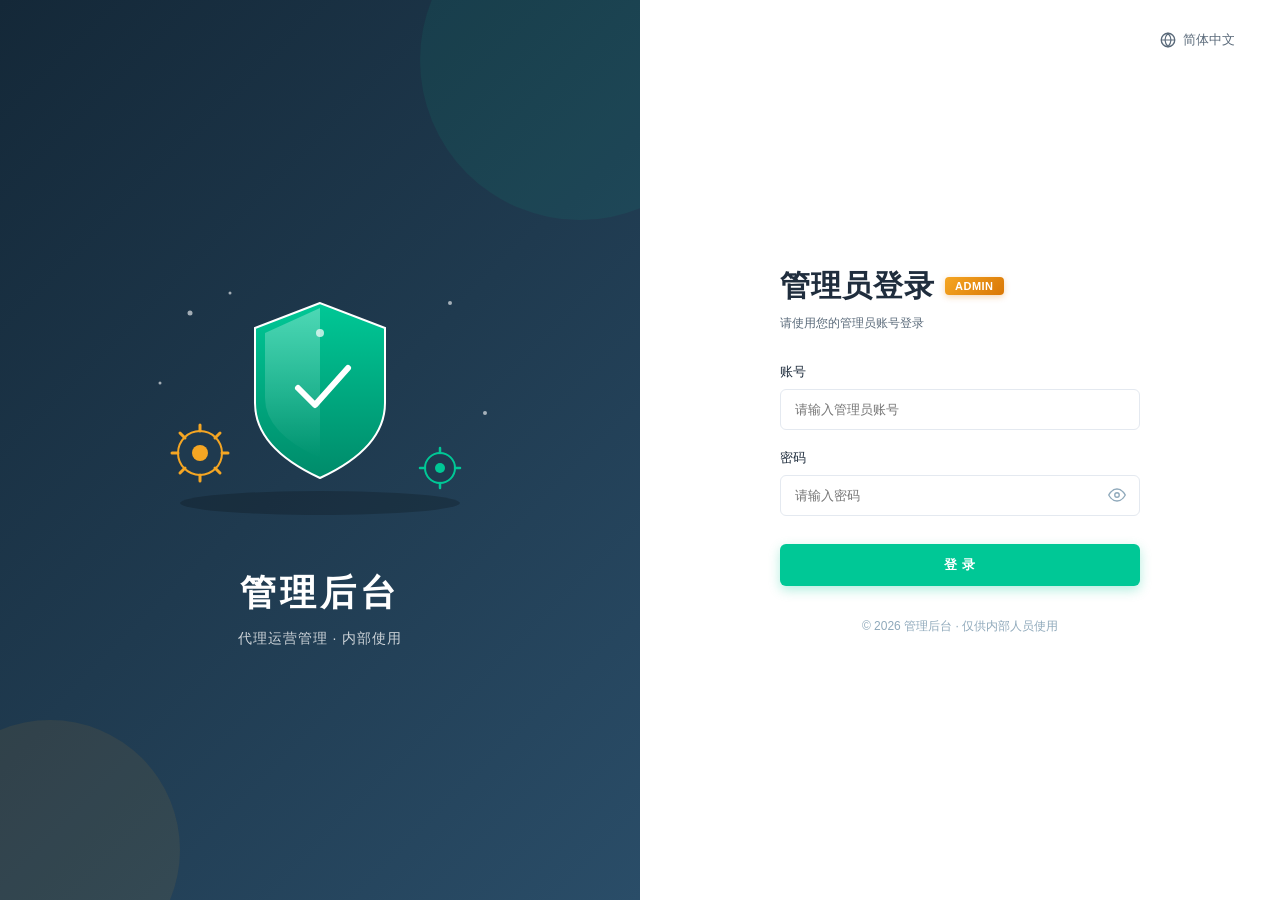
==== invited-users.html @ b8916422 "Add files via upload" ====
<!DOCTYPE html>
<html lang="zh-CN">
<head>
  <meta charset="UTF-8">
  <meta name="viewport" content="width=device-width, initial-scale=1.0">
  <meta http-equiv="Cache-Control" content="no-cache, no-store, must-revalidate">
  <title>代理邀请用户</title>
  <link rel="stylesheet" href="assets/css/common.css?v=2">
</head>
<body data-title-key="page.invited-users.title">
  <div id="app"></div>
  <script src="assets/js/i18n.js?v=10"></script>
  <script src="assets/js/common.js?v=2"></script>
  <script>
    (function () { try { if (localStorage.getItem('zb_admin_logged_in') !== '1') window.location.replace('login.html'); } catch (e) {} })();

    /* ============================================================
     * 代理邀请用户（全局）
     * - 平台所有由代理邀请进来的用户
     * - 双行筛选 + 展开/收起；表格横向滚动 + 拖拽
     * - 视图为只读，暂无操作列
     * ============================================================ */

    /* ============== Toast ============== */
    function toast(msg, type) {
      const el = document.createElement('div');
      el.className = `toast toast-${type || 'success'}`;
      el.innerHTML = `<span class="toast-ico">${type === 'danger' ? '✕' : '✓'}</span>${msg}`;
      document.body.appendChild(el);
      requestAnimationFrame(() => el.classList.add('show'));
      setTimeout(() => { el.classList.remove('show'); setTimeout(() => el.remove(), 250); }, 2000);
    }

    /* ============== 字典（只保留 ZB 业务类型） ============== */
    // 注：原本支持 KOL / IB / ZB 三种类型，现按需求精简至仅 ZB
    //     如需恢复 KOL/IB，把对应 key 加回 TIERS_BY_TYPE 并把 TYPES 数组补齐即可
    const TYPES = ['ZB'];
    const TIERS_BY_TYPE = {
      ZB:  ['L1', 'L2', 'L3'],   // 新增 L3 支持
    };
    const TIERS_ALL = (() => {
      const s = new Set();
      Object.values(TIERS_BY_TYPE).forEach(arr => arr.forEach(x => s.add(x)));
      return [...s];
    })();
    function tiersForType(type) { return type ? (TIERS_BY_TYPE[type] || []) : TIERS_ALL; }

    const PROJECTS = [
      { key: 'dana',      name: 'Dana' },
      { key: 'tradewill', name: 'Tradewill' },
      { key: 'zibt',      name: 'ZIBT' },
    ];
    const CHANNELS  = ['web', 'app', 'h5', 'pc'];
    const COUNTRIES = ['CN','HK','TW','US','IN','VN','TH','MY','ID','BR','PH','SG','JP','NG'];
    // 国家区号（用于筛选下拉，按用户需求只展示区号）
    const DIAL_CODES = {
      CN: '+86', HK: '+852', TW: '+886', US: '+1',   IN: '+91',
      VN: '+84', TH: '+66',  MY: '+60',  ID: '+62',  BR: '+55',
      PH: '+63', SG: '+65',  JP: '+81',  NG: '+234',
    };

    /* ============== 格式化 / 标签 ============== */
    function fmtUSDT(v) {
      return Number(v).toLocaleString('en-US', { minimumFractionDigits: 2, maximumFractionDigits: 2 }) + ' USDT';
    }
    function projectName(key) { const p = PROJECTS.find(x => x.key === key); return p ? p.name : key; }
    function typeTag(type) {
      const map = { KOL: 'tt-kol', IB: 'tt-ib', ZB: 'tt-zb' };
      return `<span class="type-tag ${map[type]||''}">${type}</span>`;
    }
    function tierTag(tier) {
      const map = {
        L1: 'tier-l1', L2: 'tier-l2', L3: 'tier-l3', L4: 'tier-l4', L5: 'tier-l5',
        test: 'tier-test',
        senior_promoter: 'tier-kol-1', user_agent: 'tier-kol-2', business_agent: 'tier-kol-3',
      };
      return `<span class="tier-tag ${map[tier]||''}">${t('myAgent.tier.' + tier.toLowerCase())}</span>`;
    }
    function channelTag(c) { return `<span class="ch-tag ch-${c}">${t('agents.channel.' + c)}</span>`; }

    /* 操作列按钮：根据邀请人的代理层级决定目标 tier
     *   邀请人 L1 → 按钮"设置为二级代理" (target=L2)
     *   邀请人 L2 → 按钮"设置为三级代理" (target=L3)
     *   邀请人 L3 → 不显示按钮（最底层不可再下沉） */
    function promoteButton(u) {
      // 用户没有邀请人 → 也没有"上级代理"，无法设置为下级
      if (u.inviter === '-') return '<span class="muted">-</span>';
      const inviterTier = u.agentTier;
      let targetTier;
      if (inviterTier === 'L1') targetTier = 'L2';
      else if (inviterTier === 'L2') targetTier = 'L3';
      else return '<span class="muted">-</span>'; // L3 邀请的用户不可再升级
      const tierName = t('invitedUser.tierName.' + targetTier.toLowerCase());
      return `<button class="t-act" data-act="promote" data-target="${targetTier}">${t('invitedUser.btn.promote', { tier: tierName })}</button>`;
    }
    // 表格列只显示区号（如 +62、+91），保留 cc 在 title 里以便 hover 查看完整国家
    function countryTag(cc){
      const dial = DIAL_CODES[cc] || cc;
      return `<span class="ctr-tag" title="${cc} · ${t('agents.country.' + cc)}">${dial}</span>`;
    }

    /* ============== Mock 数据（≤ 10 条，覆盖 L1 / L2 / L3 三种邀请人） ============== */
    // localStorage key 升版 v4 → v5：同步精简后的数据
    // agentTier 含义：邀请人的代理层级
    //   L1 → 该用户可被设置为"二级代理"
    //   L2 → 该用户可被设置为"三级代理"
    //   L3 → 该用户为最底层链路，不可再设置为下级代理
    const USERS_KEY = 'zb_admin_invited_users_v5';
    const DEFAULT_USERS = [
      { userId:'U200001', email:'tony@gmail.com',   regTime:'2026-05-19 14:23', country:'IN', channel:'app', inviter:'alice@gmail.com',   agentType:'ZB', agentTier:'L1', project:'zibt', hasTrade:1, deposit:520.00,  tradeVolume:18500.50, commission:35.50 },
      { userId:'U200002', email:'lucy@outlook.com', regTime:'2026-05-18 09:12', country:'ID', channel:'web', inviter:'bob@outlook.com',   agentType:'ZB', agentTier:'L1', project:'zibt', hasTrade:1, deposit:300.00,  tradeVolume:12000.00, commission:12.80 },
      { userId:'U200003', email:'kevin@163.com',    regTime:'2026-05-15 22:48', country:'IN', channel:'h5',  inviter:'frank@gmail.com',   agentType:'ZB', agentTier:'L1', project:'zibt', hasTrade:0, deposit:50.00,   tradeVolume:0,        commission:0     },
      { userId:'U200004', email:'mike@qq.com',      regTime:'2026-05-12 11:30', country:'CN', channel:'pc',  inviter:'amy@163.com',       agentType:'ZB', agentTier:'L2', project:'zibt', hasTrade:1, deposit:1500.00, tradeVolume:88200.00, commission:120.40},
      { userId:'U200005', email:'nina@hotmail.com', regTime:'2026-05-10 16:05', country:'TH', channel:'app', inviter:'mary@hotmail.com',  agentType:'ZB', agentTier:'L2', project:'zibt', hasTrade:1, deposit:200.00,  tradeVolume:5800.00,  commission:4.20  },
      { userId:'U200006', email:'oscar@gmail.com',  regTime:'2026-05-08 20:31', country:'NG', channel:'app', inviter:'sara@gmail.com',    agentType:'ZB', agentTier:'L2', project:'zibt', hasTrade:0, deposit:0,       tradeVolume:0,        commission:0     },
      { userId:'U200007', email:'paul@163.com',     regTime:'2026-05-06 08:14', country:'IN', channel:'web', inviter:'cathy@qq.com',      agentType:'ZB', agentTier:'L2', project:'zibt', hasTrade:1, deposit:680.00,  tradeVolume:32100.00, commission:48.30 },
      { userId:'U200008', email:'queen@qq.com',     regTime:'2026-05-05 13:20', country:'BR', channel:'web', inviter:'lucas@gmail.com',   agentType:'ZB', agentTier:'L3', project:'zibt', hasTrade:1, deposit:400.00,  tradeVolume:14200.75, commission:18.20 },
      { userId:'U200009', email:'ricky@gmail.com',  regTime:'2026-05-03 19:08', country:'VN', channel:'app', inviter:'eva@163.com',       agentType:'ZB', agentTier:'L3', project:'zibt', hasTrade:1, deposit:850.00,  tradeVolume:8420.30,  commission:9.80  },
      { userId:'U200010', email:'sophie@163.com',   regTime:'2026-05-02 10:30', country:'PH', channel:'h5',  inviter:'derek@gmail.com',   agentType:'ZB', agentTier:'L3', project:'zibt', hasTrade:1, deposit:230.00,  tradeVolume:5240.50,  commission:6.50  },
    ];

    function loadUsers() {
      try {
        const d = JSON.parse(localStorage.getItem(USERS_KEY));
        if (Array.isArray(d) && d.length) return d;
      } catch (e) {}
      return DEFAULT_USERS.map(x => ({ ...x }));
    }
    function saveUsers(arr) {
      try { localStorage.setItem(USERS_KEY, JSON.stringify(arr)); } catch (e) {}
    }
    let USERS = loadUsers();
    let editingId = null;

    /* ============== 可用代理来源 ============== */
    /* 优先读 agents.html 的数据；没有则用 mock 中的所有邀请人去重作为兜底 */
    function loadAvailableAgents() {
      try {
        const d = JSON.parse(localStorage.getItem('zb_admin_agents_v6'));
        if (Array.isArray(d) && d.length) {
          return d.map(a => ({
            email:   a.email,
            type:    a.type,
            tier:    a.tier,
            project: a.project,
          }));
        }
      } catch (e) {}
      const seen = new Map();
      USERS.forEach(u => {
        if (u.inviter !== '-' && !seen.has(u.inviter)) {
          seen.set(u.inviter, { email: u.inviter, type: u.agentType, tier: u.agentTier, project: u.project });
        }
      });
      return [...seen.values()];
    }

    /* ============== 渲染：表格 ============== */
    function renderTable() {
      if (!USERS.length) {
        return `<div class="empty-state"><div class="empty-icon">👥</div>${t('invitedUser.empty')}</div>`;
      }
      const rows = USERS.map(u => `
        <tr data-id="${u.userId}">
          <td class="num">${u.userId}</td>
          <td class="nowrap">${u.email}</td>
          <td class="num small nowrap">${u.regTime}</td>
          <td>${countryTag(u.country)}</td>
          <td>${channelTag(u.channel)}</td>
          <td class="nowrap">${u.inviter === '-' ? '<span class="muted">-</span>' : u.inviter}</td>
          <td class="text-center">${tierTag(u.agentTier)}</td>
          <td class="num text-right">${fmtUSDT(u.deposit)}</td>
          <td class="num text-right">${fmtUSDT(u.tradeVolume)}</td>
          <td class="op-cell">${promoteButton(u)}</td>
        </tr>
      `).join('');
      return `
        <div class="table-wrap">
          <table class="data-table biz-table">
            <colgroup>
              <col style="width:100px"><col style="width:240px"><col style="width:170px"><col style="width:130px">
              <col style="width:80px"><col style="width:240px"><col style="width:120px">
              <col style="width:140px"><col style="width:160px"><col style="width:120px">
            </colgroup>
            <thead><tr>
              <th>${t('invitedUser.col.userId')}</th>
              <th>${t('invitedUser.col.userEmail')}</th>
              <th>${t('invitedUser.col.regTime')}</th>
              <th>${t('invitedUser.col.country')}</th>
              <th>${t('invitedUser.col.channel')}</th>
              <th>${t('invitedUser.col.inviter')}</th>
              <th class="text-center">${t('invitedUser.col.agentTier')}</th>
              <th class="text-right">${t('invitedUser.col.deposit')}</th>
              <th class="text-right">${t('invitedUser.col.tradeVolume')}</th>
              <th class="text-center">${t('invitedUser.col.actions')}</th>
            </tr></thead>
            <tbody>${rows}</tbody>
          </table>
        </div>
      `;
    }

    /* ============== 渲染：分页（mock） ============== */
    function pagination(total) {
      const totalPages = Math.max(1, Math.ceil(total / 20));
      return `
        <div class="pagination">
          <span class="page-info">共 <b>${total}</b> 条 / <b>${totalPages}</b> 页</span>
          <div class="page-btns">
            <button class="page-btn">«</button>
            <button class="page-btn">‹</button>
            <button class="page-btn active">1</button>
            ${totalPages > 1 ? `<button class="page-btn">2</button>` : ''}
            <button class="page-btn">›</button>
            <button class="page-btn">»</button>
          </div>
        </div>
      `;
    }

    /* ============== 主框架 ============== */
    const PAGE_CONTENT = `
      <div class="page-header">
        <h1 class="page-title">${t('page.invited-users.title')}</h1>
      </div>

      <div class="card sec-card">
        <!-- ===== 单行筛选（已精简：删除 注册渠道 / 项目 / 是否有交易 / 代理级别） ===== -->
        <div class="filter-block" id="filterBlock">
          <div class="filter-row filter-row-1">
            <input  class="form-input filter-input" id="fUserId"  placeholder="${t('invitedUser.filter.userId')}" />
            <input  class="form-input filter-input" id="fEmail"   placeholder="${t('invitedUser.filter.userEmail')}" />
            <input  class="form-input filter-input" id="fInviter" placeholder="${t('invitedUser.filter.inviter')}" />
            <select class="form-select filter-input" id="fCountry">
              <option value="">${t('invitedUser.filter.country')}</option>
              ${COUNTRIES.map(c => `<option value="${c}">${DIAL_CODES[c]}</option>`).join('')}
            </select>
            <div class="date-range">
              <span class="date-range-label">${t('invitedUser.filter.regTime')}</span>
              <div class="date-input-wrap">
                <span class="date-ico">📅</span>
                <input class="dt-input" type="date" id="fDateFrom" title="${t('invitedUser.filter.regTime')}" />
              </div>
              <span class="dt-sep">~</span>
              <div class="date-input-wrap">
                <input class="dt-input" type="date" id="fDateTo" title="${t('invitedUser.filter.regTime')}" />
              </div>
            </div>
          </div>

          <!-- 底部：重置 / 搜索（折叠按钮已删除：单行筛选不需要展开/收起） -->
          <div class="filter-bottom">
            <div class="filter-actions">
              <button class="btn-reset" data-act="reset">${t('common.reset')}</button>
              <button class="btn-query" data-act="search">${t('common.search')}</button>
            </div>
          </div>
        </div>

        <div id="tableArea"></div>
        ${pagination(USERS.length)}
      </div>

      <!-- ===== 设置下级代理 确认弹窗（标题/按钮/提示按目标 tier 动态生成） ===== -->
      <div class="modal" id="promoteModal">
        <div class="modal-mask" data-act="close-promote"></div>
        <div class="modal-body confirm-modal">
          <div class="modal-head">
            <h3 id="pModalTitle"></h3>
            <button class="modal-close" data-act="close-promote">✕</button>
          </div>
          <div class="modal-content">
            <div class="confirm-body">
              <svg class="confirm-ico" viewBox="0 0 24 24" width="22" height="22" fill="none">
                <circle cx="12" cy="12" r="10" stroke="currentColor" stroke-width="1.8"/>
                <line x1="12" y1="8" x2="12" y2="13" stroke="currentColor" stroke-width="1.8" stroke-linecap="round"/>
                <circle cx="12" cy="16" r="1.2" fill="currentColor"/>
              </svg>
              <div class="confirm-text">
                <div class="confirm-title" id="pConfirmTitle"></div>
                <div class="confirm-target">
                  <span class="confirm-target-label">${t('invitedUser.col.userEmail')}：</span>
                  <span class="confirm-target-value" id="pTarget"></span>
                </div>
              </div>
            </div>
          </div>
          <div class="modal-foot">
            <button class="btn-outline" data-act="close-promote">${t('common.cancel')}</button>
            <button class="btn-primary" id="btnConfirmPromote">${t('common.confirm')}</button>
          </div>
        </div>
      </div>
    `;

    function openModal(id)  { document.getElementById(id).classList.add('show'); }
    function closeModal(id) { document.getElementById(id).classList.remove('show'); }

    /* ============== 行内操作绑定 ============== */
    let editingTargetTier = null;  // 'L2' | 'L3'，当前要设置成的目标 tier

    function bindRowActions() {
      document.querySelectorAll('.biz-table tbody tr').forEach((tr) => {
        const id = tr.dataset.id;
        tr.querySelectorAll('[data-act]').forEach((b) => {
          b.addEventListener('click', () => {
            const u = USERS.find(x => x.userId === id);
            if (!u || b.dataset.act !== 'promote') return;

            /* 没有上级代理 → 无法设置为下级代理 */
            if (u.inviter === '-') {
              return toast(t('invitedUser.promote.val.noInviter'), 'danger');
            }
            /* L3 邀请的用户已是最底层链路，不可再下沉 */
            if (u.agentTier === 'L3') {
              return toast(t('invitedUser.promote.val.l3NoPromote'), 'danger');
            }

            /* 读取按钮上的目标 tier，动态填充弹窗 */
            editingId = id;
            editingTargetTier = b.dataset.target;  // 'L2' | 'L3'
            const tierName = t('invitedUser.tierName.' + editingTargetTier.toLowerCase());
            document.getElementById('pModalTitle').textContent = t('invitedUser.modal.promote', { tier: tierName });
            document.getElementById('pConfirmTitle').textContent = t('invitedUser.promote.confirmTitle', { tier: tierName });
            document.getElementById('pTarget').textContent = u.email;
            openModal('promoteModal');
          });
        });
      });
    }

    function refresh() {
      document.getElementById('tableArea').innerHTML = renderTable();
      bindRowActions();
      setupDragScroll();
    }

    /* ============== 表格鼠标拖拽横向滚动（与 agents.html 一致） ============== */
    const _drag = { wrap: null, down: false, moved: false, sx: 0, sl: 0 };
    document.addEventListener('mouseup', () => {
      if (_drag.down) {
        _drag.down = false;
        _drag.wrap && _drag.wrap.classList.remove('dragging');
      }
    });
    function setupDragScroll() {
      const wrap = document.querySelector('.table-wrap');
      if (!wrap) return;
      _drag.wrap = wrap;

      wrap.addEventListener('mousedown', (e) => {
        if (e.target.closest('button, a, input, select, textarea')) return;
        _drag.down  = true;
        _drag.moved = false;
        _drag.sx    = e.pageX - wrap.offsetLeft;
        _drag.sl    = wrap.scrollLeft;
        wrap.classList.add('dragging');
      });
      wrap.addEventListener('mousemove', (e) => {
        if (!_drag.down) return;
        e.preventDefault();
        const x = e.pageX - wrap.offsetLeft;
        const walk = x - _drag.sx;
        if (Math.abs(walk) > 3) _drag.moved = true;
        wrap.scrollLeft = _drag.sl - walk;
      });
      wrap.addEventListener('click', (e) => {
        if (_drag.moved) {
          e.stopPropagation(); e.preventDefault();
          _drag.moved = false;
        }
      }, true);
    }

    // 注：原 "类型 → 层级" 联动 + "展开/收起" 折叠状态相关代码已删除
    //     —— 筛选条已精简至单行（无需折叠）

    /* ============== 入口 ============== */
    window.onPageReady = function () {
      refresh();

      document.querySelectorAll('.filter-actions [data-act]').forEach((b) => {
        b.addEventListener('click', () => {
          const act = b.dataset.act;
          if (act === 'reset') {
            ['fUserId','fEmail','fInviter','fCountry','fDateFrom','fDateTo'].forEach(id => {
              const el = document.getElementById(id);
              if (el) el.value = '';
            });
            toast(t('toast.reset'), 'success');
          } else if (act === 'search') {
            toast(t('toast.searched'), 'success');
          }
        });
      });

      /* 弹窗关闭 */
      document.querySelectorAll('[data-act="close-promote"]').forEach((el) => {
        el.addEventListener('click', () => closeModal('promoteModal'));
      });

      /* 确认设置为下级代理（mock：把用户的 agentTier 改为目标 tier）
       * - 邀请人 L1 → 用户变 L2
       * - 邀请人 L2 → 用户变 L3
       */
      document.getElementById('btnConfirmPromote').addEventListener('click', () => {
        const u = USERS.find(x => x.userId === editingId);
        if (!u || !editingTargetTier) return;
        u.agentTier = editingTargetTier;
        saveUsers(USERS); refresh();
        closeModal('promoteModal');
        const tierName = t('invitedUser.tierName.' + editingTargetTier.toLowerCase());
        toast(t('invitedUser.promote.toast.done', { n: u.email, tier: tierName }), 'success');
      });

      document.querySelectorAll('.page-btn').forEach((b) => {
        b.addEventListener('click', () => {
          if (b.classList.contains('active')) return;
          toast(t('toast.pagePlaceholder'), 'success');
        });
      });
    };

    initLayout(PAGE_CONTENT);
  </script>

  <style>
    /* ============== 通用 tag（与 agents 一致） ============== */
    .type-tag {
      display: inline-block; padding: 2px 8px; border-radius: 4px;
      font-size: var(--fs-body-sm); font-weight: var(--fw-bold);
      font-family: ui-monospace, monospace;
    }
    .tt-kol { background: #ffe4e6; color: #be123c; }
    .tt-ib  { background: #ede9fe; color: #6d28d9; }
    .tt-zb  { background: #dcfce7; color: #15803d; }

    .tier-tag {
      display: inline-block; padding: 2px 9px; border-radius: 10px;
      font-size: var(--fs-body-sm); font-weight: var(--fw-bold); color: #fff;
    }
    .tier-l1   { background: #5bc0de; }
    .tier-l2   { background: linear-gradient(135deg, #34d399 0%, #10b981 100%); }
    .tier-l3   { background: linear-gradient(135deg, #a78bfa 0%, #8b5cf6 100%); }
    .tier-l4   { background: linear-gradient(135deg, #fb923c 0%, #f97316 100%); }
    .tier-l5   { background: linear-gradient(135deg, #f472b6 0%, #ec4899 100%); }
    .tier-test { background: linear-gradient(135deg, #fbbf24 0%, #f59e0b 100%); }
    .tier-kol-1 { background: linear-gradient(135deg, #f87171 0%, #dc2626 100%); }
    .tier-kol-2 { background: linear-gradient(135deg, #60a5fa 0%, #2563eb 100%); }
    .tier-kol-3 { background: linear-gradient(135deg, #14b8a6 0%, #0d9488 100%); }

    .proj-tag {
      display: inline-block; padding: 2px 8px; border-radius: 3px;
      font-size: var(--fs-body-sm); background: #f0f9ff; color: #0369a1;
      font-weight: var(--fw-medium);
    }
    .ch-tag, .ctr-tag {
      display: inline-block; padding: 2px 7px; border-radius: 3px;
      font-size: var(--fs-body-sm); font-weight: var(--fw-medium);
      white-space: nowrap;
    }
    .ch-tag { font-family: ui-monospace, monospace; font-weight: var(--fw-bold); }
    .ch-web { background: #e0f2fe; color: #0369a1; }
    .ch-app { background: #dcfce7; color: #166534; }
    .ch-h5  { background: #fce7f3; color: #be185d; }
    .ch-pc  { background: #ede9fe; color: #5b21b6; }
    .ctr-tag {
      background: #f8fafc; color: #334155;
      border: 1px solid #e2e8f0;
      font-family: ui-monospace, monospace;
      font-size: 11.5px;
    }

    /* 是否有交易 */
    .trade-yes { color: var(--color-primary); font-weight: var(--fw-semibold); }
    .trade-no  { color: var(--color-text-muted); }

    .num    { font-family: ui-monospace, monospace; }
    .small  { font-size: var(--fs-body-sm); }
    .strong { color: var(--color-primary); font-weight: var(--fw-semibold); }
    .muted  { color: var(--color-text-muted); }
    /* 单行不截断：内容完整展示；若超出列宽，依赖外层 .table-wrap 横向滚动 */
    .nowrap { white-space: nowrap; }

    /* ============== 双行筛选 + 展开/收起 ============== */
    .filter-block { position: relative; margin-bottom: 14px; }
    .filter-block .filter-row { margin-bottom: 10px; }
    .filter-block .filter-row + .filter-row { margin-top: 0; }
    .filter-block.collapsed .filter-row-2 { display: none; }

    .date-range {
      display: flex; align-items: center; gap: 4px;
      min-width: 280px;
    }
    .date-range .date-input-wrap { padding: 4px 10px; }
    .date-range .dt-input { width: 105px; }
    /* 日期范围前的标签："注册时间" */
    .date-range-label {
      font-size: var(--fs-body-sm);
      color: var(--color-text-secondary);
      margin-right: 6px;
      white-space: nowrap;
    }

    .filter-bottom {
      display: flex; align-items: center; justify-content: space-between;
      padding-top: 6px;
      border-top: 1px dashed var(--color-border);
      margin-top: 4px;
    }
    .btn-toggle {
      display: inline-flex; align-items: center; gap: 4px;
      padding: 6px 10px;
      background: transparent; border: none; cursor: pointer;
      color: var(--color-text-muted);
      font-size: var(--fs-body-sm); font-family: inherit;
      border-radius: 4px; transition: all .15s;
    }
    .btn-toggle:hover { color: var(--color-primary); background: #f0f9ff; }
    .filter-bottom .filter-actions { margin-left: 0; }

    /* ============== 表格横向滚动（带拖拽） ============== */
    .table-wrap {
      overflow-x: auto;
      cursor: grab;
      -webkit-overflow-scrolling: touch;
    }
    .table-wrap.dragging {
      cursor: grabbing;
      user-select: none;
    }
    .table-wrap.dragging * { cursor: grabbing !important; }
    .table-wrap button, .table-wrap a, .table-wrap input, .table-wrap select { cursor: pointer; }

    .table-wrap::-webkit-scrollbar { height: 10px; }
    .table-wrap::-webkit-scrollbar-track { background: #f1f5f9; border-radius: 0 0 8px 8px; }
    .table-wrap::-webkit-scrollbar-thumb {
      background: #cbd5e1; border-radius: 5px;
      border: 2px solid #f1f5f9;
    }
    .table-wrap::-webkit-scrollbar-thumb:hover { background: #94a3b8; }
    .table-wrap { scrollbar-color: #cbd5e1 #f1f5f9; scrollbar-width: thin; }

    /* ============== 操作列 ============== */
    .op-cell {
      text-align: center;
      white-space: nowrap;
      font-size: var(--fs-body-sm);
    }
    .op-cell .t-act { padding: 2px 6px; }

    /* ============== 弹窗（与 agents 一致） ============== */
    .modal { position: fixed; inset: 0; z-index: 999; display: none; }
    .modal.show { display: flex; align-items: center; justify-content: center; }
    .modal-mask {
      position: absolute; inset: 0;
      background: rgba(0,0,0,0.4); backdrop-filter: blur(2px);
    }
    .modal-body {
      position: relative; z-index: 1;
      background: #fff; border-radius: 12px;
      box-shadow: 0 12px 32px rgba(0,0,0,0.2);
      animation: modalIn 0.2s; overflow: hidden;
      max-height: 90vh; display: flex; flex-direction: column;
    }
    .small-modal { width: 560px; max-width: 92vw; }
    @keyframes modalIn {
      from { opacity: 0; transform: translateY(-10px) scale(0.97); }
      to   { opacity: 1; transform: translateY(0) scale(1); }
    }
    .modal-head {
      display: flex; justify-content: space-between; align-items: center;
      padding: 14px 20px; border-bottom: 1px solid #f0f3f7; flex-shrink: 0;
    }
    .modal-head h3 { font-size: var(--fs-h2); font-weight: var(--fw-bold); color: var(--color-text); }
    .modal-close {
      width: 26px; height: 26px;
      border: none; background: transparent;
      cursor: pointer; border-radius: 4px;
      color: var(--color-text-muted); font-size: 16px;
    }
    .modal-close:hover { background: #f0f3f7; color: var(--color-text); }
    .modal-content { padding: 18px 20px; overflow-y: auto; flex: 1; }

    /* —— 设置二级代理 确认弹窗（简洁版） —— */
    .confirm-modal { width: 460px; max-width: 92vw; }
    .confirm-body {
      display: flex; gap: 14px; align-items: flex-start;
      padding: 4px 0;
    }
    .confirm-ico {
      flex-shrink: 0;
      color: var(--color-warning, #f5a623);
      margin-top: 2px;
    }
    .confirm-text { flex: 1; min-width: 0; }
    .confirm-title {
      font-size: var(--fs-h3);
      font-weight: var(--fw-semibold);
      color: var(--color-text);
      margin-bottom: 10px;
      line-height: 1.45;
    }
    .confirm-target {
      display: flex; align-items: center; gap: 4px;
      padding: 8px 12px;
      background: #fafbfc;
      border-radius: 6px;
      font-size: var(--fs-body-sm);
    }
    .confirm-target-label { color: var(--color-text-secondary); }
    .confirm-target-value {
      font-family: ui-monospace, monospace;
      font-weight: var(--fw-semibold);
      color: var(--color-text);
    }
    .modal-foot {
      padding: 12px 20px;
      display: flex; justify-content: flex-end; gap: 8px;
      border-top: 1px solid #f0f3f7;
      background: #fafbfc; flex-shrink: 0;
    }
    .modal-foot .btn-outline, .modal-foot .btn-primary {
      padding: 7px 18px; font-size: var(--fs-body);
      border-radius: 6px; cursor: pointer; transition: all 0.15s;
      font-family: inherit; font-weight: var(--fw-medium);
      border: 1px solid transparent;
    }
    .modal-foot .btn-outline { color: var(--color-text); background: #fff; border-color: var(--color-border); }
    .modal-foot .btn-outline:hover { color: var(--color-primary); border-color: var(--color-primary); }
    .modal-foot .btn-primary { color: #fff; background: var(--color-primary); }
    .modal-foot .btn-primary:hover { background: var(--color-primary-hover); }

    /* 表单 */
    .form-line { display: flex; flex-direction: column; gap: 5px; margin-bottom: 14px; }
    .form-line label {
      font-size: var(--fs-body-sm);
      color: var(--color-text);
      font-weight: var(--fw-medium);
    }
    .required { color: var(--color-danger); margin-left: 2px; }
    .form-line input, .form-line select, .form-line textarea {
      padding: 9px 12px;
      font-size: var(--fs-body);
      border: 1px solid var(--color-border);
      border-radius: 6px;
      transition: border-color 0.15s;
      font-family: inherit;
      background: #fff;
      resize: vertical;
    }
    .form-line input:disabled, .form-line input[readonly] {
      background: #fafbfc; color: var(--color-text-secondary); cursor: not-allowed;
    }
    .form-line input:focus, .form-line select:focus, .form-line textarea:focus {
      outline: none; border-color: var(--color-primary);
    }
    .form-grid-2 {
      display: grid; grid-template-columns: 1fr 1fr; gap: 14px 16px;
    }
  </style>
</body>
</html>
---- assets/css/common.css ----
/* =========================================================
   管理后台 · 通用样式
   设计系统：CSS 变量字号/颜色 + 二级菜单 + 管理后台徽章
   ========================================================= */

:root {
  /* 配色变量 */
  --bg-page: #f4f6f9;
  --bg-card: #ffffff;
  --bg-sidebar: #142838;
  --bg-sidebar-hover: #1f3a4f;
  --bg-sidebar-active: #00c896;
  --bg-sidebar-sub: #0e2030;
  --bg-header: #ffffff;

  --color-primary: #00c896;
  --color-primary-hover: #00b386;
  --color-text: #1f2d3d;
  --color-text-secondary: #5a6a7a;
  --color-text-muted: #8fa9bb;
  --color-text-light: #ffffff;
  --color-border: #e4e9f0;
  --color-success: #00c896;
  --color-warning: #f5a623;
  --color-danger: #e64545;
  --color-info: #3aa1ff;

  --sidebar-width: 220px;
  --header-height: 60px;
  --radius-sm: 4px;
  --radius-md: 8px;
  --radius-lg: 12px;

  --shadow-sm: 0 1px 2px rgba(0, 0, 0, 0.04);
  --shadow-md: 0 2px 8px rgba(0, 0, 0, 0.06);
  --shadow-lg: 0 4px 16px rgba(0, 0, 0, 0.08);

  /* 字号规范 */
  --fs-h1: 20px;
  --fs-h2: 15px;
  --fs-h3: 13px;
  --fs-body: 13px;
  --fs-body-sm: 12.5px;
  --fs-meta: 12px;
  --fs-mini: 11.5px;
  --fs-tag: 10.5px;

  --lh-tight: 1.4;
  --lh-normal: 1.6;
  --lh-loose: 1.8;

  --fw-normal: 400;
  --fw-medium: 500;
  --fw-semibold: 600;
  --fw-bold: 700;
}

*, *::before, *::after { box-sizing: border-box; margin: 0; padding: 0; }

html, body {
  height: 100%;
  font-family: -apple-system, BlinkMacSystemFont, "PingFang SC",
    "Microsoft YaHei", "微软雅黑", "Helvetica Neue", Arial, sans-serif;
  font-size: 14px;
  color: var(--color-text);
  background-color: var(--bg-page);
  -webkit-font-smoothing: antialiased;
  -moz-osx-font-smoothing: grayscale;
}

a { color: inherit; text-decoration: none; }
button { font-family: inherit; cursor: pointer; border: none; background: none; }
ul { list-style: none; }

/* ============== 整体布局 ============== */
.app-layout { display: flex; min-height: 100vh; }
.main-wrapper {
  flex: 1; display: flex; flex-direction: column;
  margin-left: var(--sidebar-width);
  min-width: 0;
}
.main-content { flex: 1; padding: 24px; overflow-x: auto; }

/* ============== 侧边栏（含二级菜单）============== */
.sidebar {
  position: fixed;
  left: 0; top: 0; bottom: 0;
  width: var(--sidebar-width);
  background-color: var(--bg-sidebar);
  color: var(--color-text-light);
  display: flex; flex-direction: column;
  z-index: 100;
}

.sidebar-logo {
  height: var(--header-height);
  display: flex; align-items: center;
  padding: 0 20px;
  font-size: 18px;
  font-weight: 700;
  letter-spacing: 0.5px;
  gap: 10px;
}
.sidebar-logo .logo-icon {
  width: 28px; height: 28px;
  display: flex; align-items: center; justify-content: center;
  background: linear-gradient(135deg, #00c896 0%, #00a87d 100%);
  border-radius: 6px;
  color: #fff;
}

.sidebar-menu {
  flex: 1;
  padding: 10px 0;
  overflow-y: auto;
}

.sidebar-menu li { position: relative; }

/* 一级菜单 */
.menu-item {
  display: flex; align-items: center;
  gap: 12px;
  padding: 12px 20px;
  color: rgba(255, 255, 255, 0.78);
  font-size: 14px;
  cursor: pointer;
  transition: all 0.2s;
  border-left: 3px solid transparent;
  user-select: none;
}
.menu-item:hover {
  background-color: var(--bg-sidebar-hover);
  color: #fff;
}
.menu-item.active {
  background-color: rgba(0, 200, 150, 0.12);
  color: #fff;
}
.menu-item .menu-text { flex: 1; }
.menu-arrow {
  width: 12px; height: 12px;
  color: rgba(255,255,255,0.5);
  transition: transform 0.25s;
}
.menu-item.expanded .menu-arrow {
  transform: rotate(90deg);
  color: var(--color-primary);
}

.menu-icon {
  width: 18px; height: 18px;
  flex-shrink: 0;
  color: rgba(255, 255, 255, 0.7);
}
.menu-item.active .menu-icon,
.menu-item.expanded .menu-icon {
  color: var(--color-primary);
}

/* 二级子菜单 */
.sidebar-submenu {
  max-height: 0;
  overflow: hidden;
  background: var(--bg-sidebar-sub);
  transition: max-height 0.3s ease;
}
.sidebar-menu li.expanded > .sidebar-submenu {
  max-height: 400px;
}
.submenu-item {
  display: flex; align-items: center;
  padding: 10px 20px 10px 52px;
  color: rgba(255, 255, 255, 0.6);
  font-size: 13px;
  transition: all 0.15s;
  border-left: 3px solid transparent;
}
.submenu-item:hover {
  background-color: var(--bg-sidebar-hover);
  color: #fff;
}
.submenu-item.active {
  background-color: rgba(0, 200, 150, 0.15);
  color: #fff;
  border-left-color: var(--color-primary);
  font-weight: 500;
}

/* 无子菜单的一级菜单 */
.menu-item.no-children { border-left: 3px solid transparent; }
.menu-item.no-children.active {
  background-color: rgba(0, 200, 150, 0.15);
  border-left-color: var(--color-primary);
}

/* ============== 顶部 Header ============== */
.header {
  height: var(--header-height);
  background-color: var(--bg-header);
  border-bottom: 1px solid var(--color-border);
  display: flex; align-items: center; justify-content: space-between;
  padding: 0 24px;
  box-shadow: var(--shadow-sm);
  position: sticky; top: 0; z-index: 50;
}

.breadcrumb {
  display: flex; align-items: center; gap: 8px;
  font-size: 14px;
  color: var(--color-text-secondary);
}
.breadcrumb .current { color: var(--color-text); font-weight: 600; }

/* 管理后台徽章（区别 Agent） */
.admin-badge {
  display: inline-flex; align-items: center; gap: 4px;
  padding: 3px 10px;
  background: linear-gradient(135deg, #f5a623 0%, #d97706 100%);
  color: #fff;
  border-radius: 12px;
  font-size: var(--fs-tag);
  font-weight: var(--fw-bold);
  letter-spacing: 0.5px;
  box-shadow: 0 2px 6px rgba(217, 119, 6, 0.3);
  margin-left: 8px;
}

.header-actions { display: flex; align-items: center; gap: 16px; }

.icon-btn {
  width: 36px; height: 36px;
  border-radius: 50%;
  display: flex; align-items: center; justify-content: center;
  color: var(--color-text-secondary);
  transition: all 0.2s;
  position: relative;
}
.icon-btn:hover { background-color: var(--bg-page); color: var(--color-text); }
.icon-btn .badge {
  position: absolute; top: 6px; right: 6px;
  width: 8px; height: 8px;
  background-color: var(--color-danger);
  border-radius: 50%;
}

/* 用户下拉 */
.user-dropdown { position: relative; }
.user-trigger {
  display: flex; align-items: center; gap: 8px;
  padding: 4px 12px 4px 4px;
  border-radius: 20px;
  transition: background 0.2s;
}
.user-trigger:hover { background-color: var(--bg-page); }
.avatar {
  width: 32px; height: 32px;
  border-radius: 50%;
  background: linear-gradient(135deg, #f5a623 0%, #d97706 100%); /* 管理员用橙色头像 */
  color: #fff;
  display: flex; align-items: center; justify-content: center;
  font-size: 13px; font-weight: 600;
}
.user-name { font-size: 14px; color: var(--color-text); }

.dropdown-menu {
  position: absolute;
  top: calc(100% + 8px); right: 0;
  min-width: 180px;
  background: #fff;
  border-radius: var(--radius-md);
  box-shadow: var(--shadow-lg);
  padding: 6px 0;
  opacity: 0; visibility: hidden;
  transform: translateY(-6px);
  transition: all 0.2s;
}
.user-dropdown.open .dropdown-menu {
  opacity: 1; visibility: visible; transform: translateY(0);
}
.dropdown-menu a {
  display: flex; align-items: center; gap: 10px;
  padding: 10px 16px;
  color: var(--color-text); font-size: 14px;
  transition: background 0.15s;
}
.dropdown-menu a:hover { background-color: var(--bg-page); }
.dropdown-menu hr { border: none; border-top: 1px solid var(--color-border); margin: 4px 0; }

/* 语言切换下拉 */
.lang-dropdown { position: relative; }
.lang-dropdown.open .dropdown-menu {
  opacity: 1; visibility: visible; transform: translateY(0);
}
.lang-menu {
  min-width: 160px;
}
.lang-menu a {
  display: flex; align-items: center; gap: 8px;
  padding: 10px 14px;
  font-size: var(--fs-body);
}
.lang-menu a.active {
  background: rgba(0,200,150,0.06);
  color: var(--color-text);
  font-weight: var(--fw-semibold);
}
.lang-menu a span:first-child { font-size: 16px; }

/* ============== 通用组件 ============== */

.page-header { margin-bottom: 16px; }
.page-title {
  font-size: var(--fs-h1); font-weight: var(--fw-bold);
  color: var(--color-text); margin-bottom: 4px;
  line-height: var(--lh-tight);
}
.page-desc {
  font-size: var(--fs-meta); color: var(--color-text-secondary);
  line-height: var(--lh-normal);
}

.card {
  background-color: var(--bg-card);
  border-radius: var(--radius-md);
  padding: 20px;
  margin-bottom: 14px;
  box-shadow: var(--shadow-sm);
}
.card-title {
  font-size: var(--fs-h2); font-weight: var(--fw-semibold);
  margin-bottom: 14px;
  display: flex; align-items: center; gap: 8px;
}
.card-title::before {
  content: ""; width: 3px; height: 14px;
  background-color: var(--color-primary);
  border-radius: 2px;
}

/* 按钮 */
.btn {
  display: inline-flex; align-items: center; justify-content: center;
  gap: 5px;
  padding: 7px 14px;
  border-radius: var(--radius-sm);
  font-size: var(--fs-body); font-weight: var(--fw-medium);
  transition: all 0.2s;
  border: 1px solid transparent;
  cursor: pointer;
}
.btn-primary {
  background-color: var(--color-primary); color: #fff;
}
.btn-primary:hover { background-color: var(--color-primary-hover); }
.btn-outline {
  background-color: #fff;
  border-color: var(--color-border); color: var(--color-text);
}
.btn-outline:hover {
  border-color: var(--color-primary); color: var(--color-primary);
}
.btn-danger {
  background-color: var(--color-danger); color: #fff;
}
.btn-danger:hover { background-color: #c93434; }
.btn-sm { padding: 4px 10px; font-size: var(--fs-meta); }

/* 表格 */
.table-wrap {
  overflow-x: auto;
  border-radius: var(--radius-md);
  border: 1px solid var(--color-border);
}
table.data-table {
  width: 100%; border-collapse: collapse;
  background: #fff; font-size: var(--fs-body);
}
.data-table thead { background-color: #fafbfc; }
.data-table th {
  padding: 10px 14px;
  text-align: left;
  font-weight: var(--fw-semibold);
  font-size: var(--fs-body-sm);
  color: var(--color-text-secondary);
  border-bottom: 1px solid var(--color-border);
  white-space: nowrap;
  letter-spacing: 0.2px;
}
.data-table td {
  padding: 11px 14px;
  font-size: var(--fs-body);
  border-bottom: 1px solid #f0f3f7;
  color: var(--color-text);
}
.data-table tbody tr:hover { background-color: #f9fafc; }
.data-table tbody tr:last-child td { border-bottom: none; }
.data-table th.text-right, .data-table td.text-right { text-align: right; }
.data-table th.text-center, .data-table td.text-center { text-align: center; }

/* 业务表（固定布局 + 等宽列） */
.biz-table { table-layout: fixed; width: 100%; }
.biz-table th, .biz-table td {
  vertical-align: middle;
  white-space: nowrap;
  overflow: hidden;
  text-overflow: ellipsis;
  padding: 11px 16px;
}
/* 表头允许换行：列宽不够时自动换行展示，避免被省略号截断 */
.biz-table th {
  white-space: normal;
  line-height: 1.35;
  word-break: keep-all;
  overflow-wrap: break-word;
}

/* 行内 class */
.muted { color: var(--color-text-muted); }
.mono { font-family: ui-monospace, 'SF Mono', Consolas, monospace; font-size: var(--fs-body-sm); }
.num { font-family: ui-monospace, 'SF Mono', Consolas, monospace; color: var(--color-text); }
.num.strong { color: var(--color-primary); font-weight: var(--fw-semibold); }
/* 待结算金额：橙色加粗，与"当月已结算"（绿色 .strong）形成对比 */
.num.pending { color: var(--color-warning, #d97706); font-weight: var(--fw-semibold); }
.link-text { color: var(--color-text); font-weight: var(--fw-medium); }
.agent-tag {
  display: inline-block; padding: 2px 8px;
  background: rgba(58,161,255,0.08); color: #3aa1ff;
  border-radius: 3px;
  font-size: var(--fs-body-sm);
  font-family: ui-monospace, monospace;
}

/* 状态徽章 */
.st-tag {
  display: inline-block;
  padding: 2px 9px;
  border-radius: 10px;
  font-size: var(--fs-body-sm);
  font-weight: var(--fw-semibold);
}
.st-success, .st-active { background: #dcfce7; color: #15803d; }
.st-fail, .st-disabled { background: #fee2e2; color: #b91c1c; }
.st-pending { background: #fef3c7; color: #b45309; }
.st-paid { background: #dcfce7; color: #15803d; }
.st-settled { background: #dbeafe; color: #1e40af; }
.st-cancel { background: #e5e7eb; color: #4b5563; }

/* 空态行 */
.empty-row td { padding: 0; border-bottom: none; }
.empty-cell {
  display: flex; flex-direction: column;
  align-items: center; justify-content: center;
  gap: 10px;
  padding: 56px 20px;
  color: var(--color-text-muted);
  font-size: var(--fs-meta);
}
.empty-svg { opacity: 0.7; }

/* 分页 */
.pagination {
  display: flex; align-items: center; justify-content: flex-end;
  gap: 14px; margin-top: 14px;
}
.page-info { font-size: var(--fs-meta); color: var(--color-text-secondary); }
.page-info b { color: var(--color-text); }
.page-size-sel {
  padding: 5px 24px 5px 10px;
  font-size: var(--fs-body-sm);
  border-radius: 4px;
  border: 1px solid var(--color-border);
  background: #fff; cursor: pointer; font-family: inherit;
}
.page-btns { display: flex; gap: 4px; }
.page-btn {
  min-width: 28px; height: 28px;
  padding: 0 8px;
  border: 1px solid var(--color-border);
  background: #fff; color: var(--color-text);
  cursor: pointer; border-radius: 4px;
  font-size: var(--fs-body-sm);
  transition: all 0.15s; font-family: inherit;
}
.page-btn:hover { border-color: var(--color-primary); color: var(--color-primary); }
.page-btn.active {
  background: var(--color-primary);
  border-color: var(--color-primary);
  color: #fff; cursor: default;
}

/* 筛选条 */
.filter-row {
  display: flex; align-items: center; gap: 10px;
  flex-wrap: wrap; margin-bottom: 14px;
}
.filter-input { min-width: 180px; max-width: 220px; }
.filter-actions { margin-left: auto; display: flex; gap: 8px; }

.date-input-wrap {
  display: flex; align-items: center; gap: 6px;
  padding: 5px 12px;
  border: 1px solid var(--color-border);
  border-radius: 6px; background: #fff;
}
.date-input-wrap:focus-within { border-color: var(--color-primary); }
.date-ico { color: var(--color-text-muted); }
.dt-input {
  border: none; outline: none;
  font-size: var(--fs-body); color: var(--color-text);
  background: transparent; width: 116px; font-family: inherit;
}
.dt-sep { color: var(--color-text-muted); padding: 0 2px; }

.btn-query, .btn-reset {
  padding: 7px 18px; font-size: var(--fs-body); border-radius: 6px;
  cursor: pointer; border: none; transition: all 0.15s; font-family: inherit;
}
.btn-query { color: #fff; background: var(--color-primary); }
.btn-query:hover { background: var(--color-primary-hover); }
.btn-reset { color: var(--color-text); background: #fff; border: 1px solid var(--color-border); }
.btn-reset:hover { border-color: var(--color-primary); color: var(--color-primary); }

/* 行内操作 */
.t-act {
  padding: 3px 8px; font-size: 12px;
  border: none; background: transparent;
  color: var(--color-primary);
  cursor: pointer; border-radius: 3px;
  transition: background 0.15s;
  font-family: inherit;
}
.t-act:hover { background: rgba(0,200,150,0.08); }
.t-act.t-del { color: #ef4444; }
.t-act.t-del:hover { background: rgba(239,68,68,0.08); }

/* 表单 */
.form-row {
  display: flex; gap: 10px; align-items: center;
  flex-wrap: wrap; margin-bottom: 14px;
}
.form-input, .form-select {
  padding: 7px 12px;
  border: 1px solid var(--color-border);
  border-radius: var(--radius-sm);
  font-size: var(--fs-body);
  background: #fff;
  transition: border-color 0.2s;
  min-width: 160px;
  font-family: inherit;
}
.form-input:focus, .form-select:focus {
  outline: none; border-color: var(--color-primary);
}
.form-label {
  font-size: var(--fs-body-sm);
  color: var(--color-text-secondary);
  white-space: nowrap;
}

/* Toast */
.toast {
  position: fixed; top: 20px; right: 20px;
  background: #fff;
  padding: 11px 18px;
  border-radius: var(--radius-md);
  box-shadow: 0 6px 20px rgba(0, 0, 0, 0.12);
  display: flex; align-items: center; gap: 8px;
  font-size: var(--fs-body); color: var(--color-text);
  z-index: 1000;
  opacity: 0; transform: translateX(20px);
  transition: all 0.25s;
  border-left: 3px solid var(--color-primary);
}
.toast.show { opacity: 1; transform: translateX(0); }
.toast-danger { border-left-color: var(--color-danger); }
.toast-ico {
  width: 18px; height: 18px;
  border-radius: 50%;
  display: flex; align-items: center; justify-content: center;
  background: var(--color-primary); color: #fff;
  font-size: var(--fs-mini); font-weight: var(--fw-bold);
}
.toast-danger .toast-ico { background: var(--color-danger); }

/* 标签 / 占位 */
.tag {
  display: inline-block; padding: 1px 8px;
  border-radius: 4px;
  font-size: var(--fs-tag); font-weight: var(--fw-semibold);
}
.tag-success { background: #e6faf3; color: var(--color-success); }
.tag-warning { background: #fff5e6; color: var(--color-warning); }
.tag-danger { background: #ffeaea; color: var(--color-danger); }
.tag-info { background: #e7f3ff; color: var(--color-info); }
.dev-tag {
  display: inline-block; padding: 1px 8px;
  background-color: #fff5e6; color: #f5a623;
  border-radius: 4px;
  font-size: var(--fs-tag); font-weight: var(--fw-semibold);
  margin-left: 8px;
}

/* 响应式 */
@media (max-width: 768px) {
  :root { --sidebar-width: 60px; }
  .sidebar-logo span, .menu-item .menu-text, .menu-arrow { display: none; }
  .user-name, .admin-badge { display: none; }
  .submenu-item { display: none; }
}
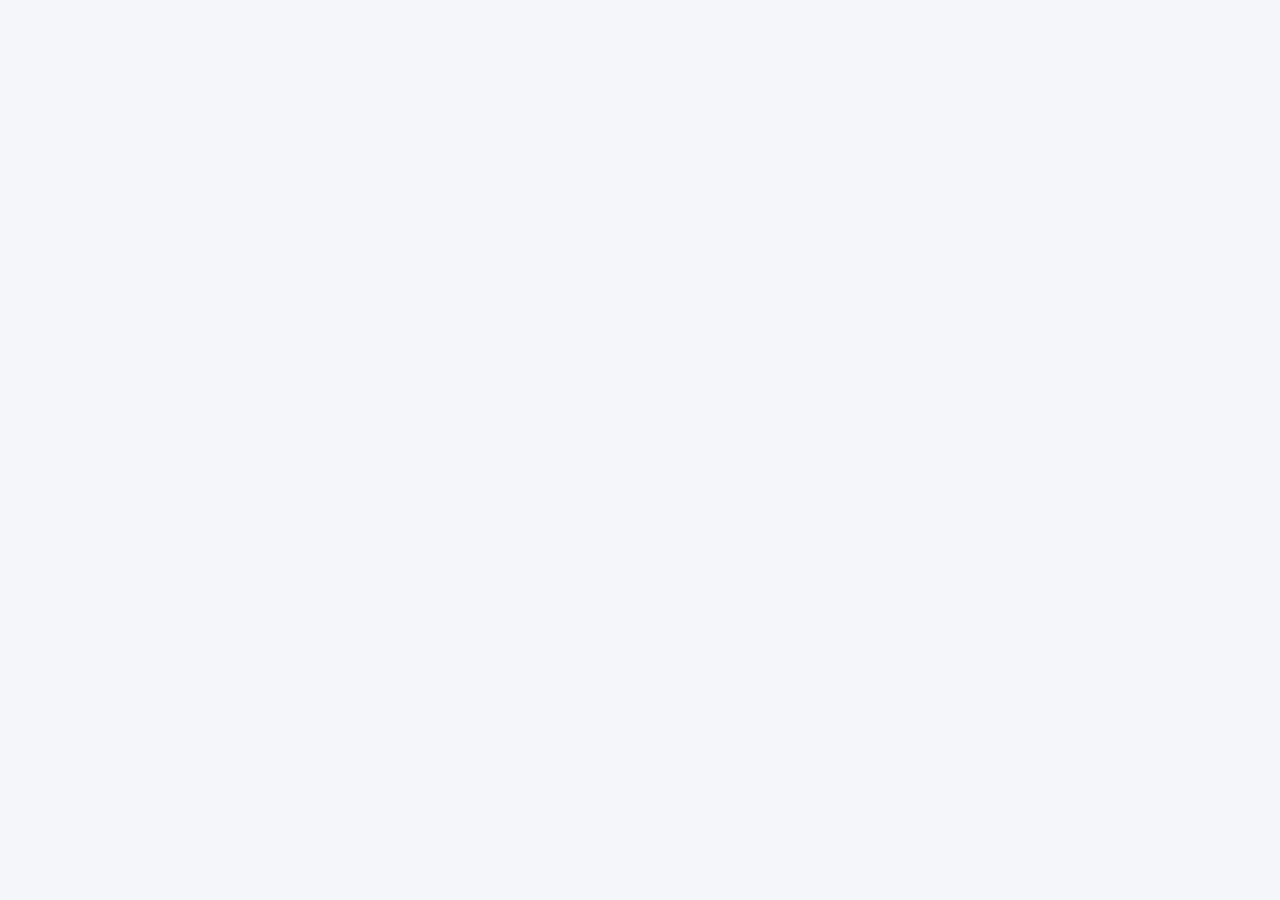
==== commit 8900826a: "Add files via upload" ====
--- a/invited-users.html
+++ b/invited-users.html
@@ -4,659 +4,604 @@
   <meta charset="UTF-8">
   <meta name="viewport" content="width=device-width, initial-scale=1.0">
   <meta http-equiv="Cache-Control" content="no-cache, no-store, must-revalidate">
-  <title>代理邀请用户</title>
-  <link rel="stylesheet" href="assets/css/common.css?v=2">
+  <meta http-equiv="Pragma" content="no-cache">
+  <meta http-equiv="Expires" content="0">
+  <title>我的邀请</title>
+  <link rel="stylesheet" href="assets/css/common.css?v=7">
 </head>
-<body data-title-key="page.invited-users.title">
+<body data-title="我的邀请">
   <div id="app"></div>
-  <script src="assets/js/i18n.js?v=10"></script>
-  <script src="assets/js/common.js?v=2"></script>
+  <script src="assets/js/common.js?v=7"></script>
   <script>
-    (function () { try { if (localStorage.getItem('zb_admin_logged_in') !== '1') window.location.replace('login.html'); } catch (e) {} })();
-
-    /* ============================================================
-     * 代理邀请用户（全局）
-     * - 平台所有由代理邀请进来的用户
-     * - 双行筛选 + 展开/收起；表格横向滚动 + 拖拽
-     * - 视图为只读，暂无操作列
-     * ============================================================ */
-
-    /* ============== Toast ============== */
+    /* =================================================================
+       我的邀请 · 按需求文档实现
+       Tab 结构：
+         L1（一级代理）：3 个 Tab
+           ① 我的邀请用户         （L1 / L2 都有）
+           ② 我的有效邀请用户     （仅 L1）
+           ③ 我的下级代理邀请用户 （仅 L1）
+         L2（二级代理）：仅 ① 一个 Tab（不渲染 Tab 条）
+       ================================================================= */
+
+    /* ============== 角色读取 ============== */
+    function getRole() {
+      try { return localStorage.getItem('zb_agent_role') || 'L1'; }
+      catch (e) { return 'L1'; }
+    }
+
+    /* ============== Toast / 工具 ============== */
     function toast(msg, type) {
-      const el = document.createElement('div');
-      el.className = `toast toast-${type || 'success'}`;
-      el.innerHTML = `<span class="toast-ico">${type === 'danger' ? '✕' : '✓'}</span>${msg}`;
-      document.body.appendChild(el);
-      requestAnimationFrame(() => el.classList.add('show'));
-      setTimeout(() => { el.classList.remove('show'); setTimeout(() => el.remove(), 250); }, 2000);
-    }
-
-    /* ============== 字典（只保留 ZB 业务类型） ============== */
-    // 注：原本支持 KOL / IB / ZB 三种类型，现按需求精简至仅 ZB
-    //     如需恢复 KOL/IB，把对应 key 加回 TIERS_BY_TYPE 并把 TYPES 数组补齐即可
-    const TYPES = ['ZB'];
-    const TIERS_BY_TYPE = {
-      ZB:  ['L1', 'L2', 'L3'],   // 新增 L3 支持
-    };
-    const TIERS_ALL = (() => {
-      const s = new Set();
-      Object.values(TIERS_BY_TYPE).forEach(arr => arr.forEach(x => s.add(x)));
-      return [...s];
-    })();
-    function tiersForType(type) { return type ? (TIERS_BY_TYPE[type] || []) : TIERS_ALL; }
-
-    const PROJECTS = [
-      { key: 'dana',      name: 'Dana' },
-      { key: 'tradewill', name: 'Tradewill' },
-      { key: 'zibt',      name: 'ZIBT' },
-    ];
-    const CHANNELS  = ['web', 'app', 'h5', 'pc'];
-    const COUNTRIES = ['CN','HK','TW','US','IN','VN','TH','MY','ID','BR','PH','SG','JP','NG'];
-    // 国家区号（用于筛选下拉，按用户需求只展示区号）
-    const DIAL_CODES = {
-      CN: '+86', HK: '+852', TW: '+886', US: '+1',   IN: '+91',
-      VN: '+84', TH: '+66',  MY: '+60',  ID: '+62',  BR: '+55',
-      PH: '+63', SG: '+65',  JP: '+81',  NG: '+234',
-    };
-
-    /* ============== 格式化 / 标签 ============== */
+      const t = document.createElement('div');
+      t.className = `toast toast-${type || 'success'}`;
+      t.innerHTML = `<span class="toast-ico">${type === 'danger' ? '✕' : '✓'}</span>${msg}`;
+      document.body.appendChild(t);
+      requestAnimationFrame(() => t.classList.add('show'));
+      setTimeout(() => { t.classList.remove('show'); setTimeout(() => t.remove(), 250); }, 2000);
+    }
     function fmtUSDT(v) {
       return Number(v).toLocaleString('en-US', { minimumFractionDigits: 2, maximumFractionDigits: 2 }) + ' USDT';
     }
-    function projectName(key) { const p = PROJECTS.find(x => x.key === key); return p ? p.name : key; }
-    function typeTag(type) {
-      const map = { KOL: 'tt-kol', IB: 'tt-ib', ZB: 'tt-zb' };
-      return `<span class="type-tag ${map[type]||''}">${type}</span>`;
-    }
-    function tierTag(tier) {
-      const map = {
-        L1: 'tier-l1', L2: 'tier-l2', L3: 'tier-l3', L4: 'tier-l4', L5: 'tier-l5',
-        test: 'tier-test',
-        senior_promoter: 'tier-kol-1', user_agent: 'tier-kol-2', business_agent: 'tier-kol-3',
-      };
-      return `<span class="tier-tag ${map[tier]||''}">${t('myAgent.tier.' + tier.toLowerCase())}</span>`;
-    }
-    function channelTag(c) { return `<span class="ch-tag ch-${c}">${t('agents.channel.' + c)}</span>`; }
-
-    /* 操作列按钮：根据邀请人的代理层级决定目标 tier
-     *   邀请人 L1 → 按钮"设置为二级代理" (target=L2)
-     *   邀请人 L2 → 按钮"设置为三级代理" (target=L3)
-     *   邀请人 L3 → 不显示按钮（最底层不可再下沉） */
-    function promoteButton(u) {
-      // 用户没有邀请人 → 也没有"上级代理"，无法设置为下级
-      if (u.inviter === '-') return '<span class="muted">-</span>';
-      const inviterTier = u.agentTier;
-      let targetTier;
-      if (inviterTier === 'L1') targetTier = 'L2';
-      else if (inviterTier === 'L2') targetTier = 'L3';
-      else return '<span class="muted">-</span>'; // L3 邀请的用户不可再升级
-      const tierName = t('invitedUser.tierName.' + targetTier.toLowerCase());
-      return `<button class="t-act" data-act="promote" data-target="${targetTier}">${t('invitedUser.btn.promote', { tier: tierName })}</button>`;
-    }
-    // 表格列只显示区号（如 +62、+91），保留 cc 在 title 里以便 hover 查看完整国家
-    function countryTag(cc){
-      const dial = DIAL_CODES[cc] || cc;
-      return `<span class="ctr-tag" title="${cc} · ${t('agents.country.' + cc)}">${dial}</span>`;
-    }
-
-    /* ============== Mock 数据（≤ 10 条，覆盖 L1 / L2 / L3 三种邀请人） ============== */
-    // localStorage key 升版 v4 → v5：同步精简后的数据
-    // agentTier 含义：邀请人的代理层级
-    //   L1 → 该用户可被设置为"二级代理"
-    //   L2 → 该用户可被设置为"三级代理"
-    //   L3 → 该用户为最底层链路，不可再设置为下级代理
-    const USERS_KEY = 'zb_admin_invited_users_v5';
-    const DEFAULT_USERS = [
-      { userId:'U200001', email:'tony@gmail.com',   regTime:'2026-05-19 14:23', country:'IN', channel:'app', inviter:'alice@gmail.com',   agentType:'ZB', agentTier:'L1', project:'zibt', hasTrade:1, deposit:520.00,  tradeVolume:18500.50, commission:35.50 },
-      { userId:'U200002', email:'lucy@outlook.com', regTime:'2026-05-18 09:12', country:'ID', channel:'web', inviter:'bob@outlook.com',   agentType:'ZB', agentTier:'L1', project:'zibt', hasTrade:1, deposit:300.00,  tradeVolume:12000.00, commission:12.80 },
-      { userId:'U200003', email:'kevin@163.com',    regTime:'2026-05-15 22:48', country:'IN', channel:'h5',  inviter:'frank@gmail.com',   agentType:'ZB', agentTier:'L1', project:'zibt', hasTrade:0, deposit:50.00,   tradeVolume:0,        commission:0     },
-      { userId:'U200004', email:'mike@qq.com',      regTime:'2026-05-12 11:30', country:'CN', channel:'pc',  inviter:'amy@163.com',       agentType:'ZB', agentTier:'L2', project:'zibt', hasTrade:1, deposit:1500.00, tradeVolume:88200.00, commission:120.40},
-      { userId:'U200005', email:'nina@hotmail.com', regTime:'2026-05-10 16:05', country:'TH', channel:'app', inviter:'mary@hotmail.com',  agentType:'ZB', agentTier:'L2', project:'zibt', hasTrade:1, deposit:200.00,  tradeVolume:5800.00,  commission:4.20  },
-      { userId:'U200006', email:'oscar@gmail.com',  regTime:'2026-05-08 20:31', country:'NG', channel:'app', inviter:'sara@gmail.com',    agentType:'ZB', agentTier:'L2', project:'zibt', hasTrade:0, deposit:0,       tradeVolume:0,        commission:0     },
-      { userId:'U200007', email:'paul@163.com',     regTime:'2026-05-06 08:14', country:'IN', channel:'web', inviter:'cathy@qq.com',      agentType:'ZB', agentTier:'L2', project:'zibt', hasTrade:1, deposit:680.00,  tradeVolume:32100.00, commission:48.30 },
-      { userId:'U200008', email:'queen@qq.com',     regTime:'2026-05-05 13:20', country:'BR', channel:'web', inviter:'lucas@gmail.com',   agentType:'ZB', agentTier:'L3', project:'zibt', hasTrade:1, deposit:400.00,  tradeVolume:14200.75, commission:18.20 },
-      { userId:'U200009', email:'ricky@gmail.com',  regTime:'2026-05-03 19:08', country:'VN', channel:'app', inviter:'eva@163.com',       agentType:'ZB', agentTier:'L3', project:'zibt', hasTrade:1, deposit:850.00,  tradeVolume:8420.30,  commission:9.80  },
-      { userId:'U200010', email:'sophie@163.com',   regTime:'2026-05-02 10:30', country:'PH', channel:'h5',  inviter:'derek@gmail.com',   agentType:'ZB', agentTier:'L3', project:'zibt', hasTrade:1, deposit:230.00,  tradeVolume:5240.50,  commission:6.50  },
+
+    /* ============== Mock 数据 ============== */
+    // ① 我的邀请用户：直接邀请的用户+代理（L1/L2 都看得到）
+    // cumulativeDeposit:     累计充值金额（用于"是否有效"判定：≥ 20 USDT）
+    // cumulativeOpenVolume:  累计开仓交易额（用户从注册到现在的总开仓量）
+    // monthOpenVolume:       当月开仓交易额（用于"是否有效"判定：> 5,000 USDT）
+    // isValid:               是否有效（累计充值 ≥ 20 USDT 且 当月开仓交易额 > 5,000 USDT）
+    const MY_USERS = [
+      { uid: 'U2026001', email: '202605280@qq.com',   registerTime: '2026-05-31 15:34:10', cumulativeDeposit: 50000, cumulativeOpenVolume: 80200, monthOpenVolume: 55555, cumulativeCloseVolume: 78500, monthCloseVolume: 54200, isValid: true  },
+      { uid: 'U2026002', email: '202605285@qq.com',   registerTime: '2026-05-31 15:34:10', cumulativeDeposit: 10,    cumulativeOpenVolume: 0,     monthOpenVolume: 0,     cumulativeCloseVolume: 0,     monthCloseVolume: 0,     isValid: false },
+      { uid: 'U2026003', email: '20260526@qq.com',    registerTime: '2026-05-31 15:34:10', cumulativeDeposit: 0,     cumulativeOpenVolume: 55555, monthOpenVolume: 55555, cumulativeCloseVolume: 30000, monthCloseVolume: 30000, isValid: false },
+      { uid: 'U2026004', email: 'helen@gmail.com', registerTime: '2026-05-20 11:23:00', cumulativeDeposit: 1200,  cumulativeOpenVolume: 18500, monthOpenVolume: 12000, cumulativeCloseVolume: 17800, monthCloseVolume: 11500, isValid: true  },
+      { uid: 'U2026005', email: 'lucas@163.com',   registerTime: '2026-05-18 08:55:00', cumulativeDeposit: 350,   cumulativeOpenVolume: 9300,  monthOpenVolume: 7800,  cumulativeCloseVolume: 8800,  monthCloseVolume: 7300,  isValid: true  },
     ];
 
-    function loadUsers() {
-      try {
-        const d = JSON.parse(localStorage.getItem(USERS_KEY));
-        if (Array.isArray(d) && d.length) return d;
-      } catch (e) {}
-      return DEFAULT_USERS.map(x => ({ ...x }));
-    }
-    function saveUsers(arr) {
-      try { localStorage.setItem(USERS_KEY, JSON.stringify(arr)); } catch (e) {}
-    }
-    let USERS = loadUsers();
-    let editingId = null;
-
-    /* ============== 可用代理来源 ============== */
-    /* 优先读 agents.html 的数据；没有则用 mock 中的所有邀请人去重作为兜底 */
-    function loadAvailableAgents() {
-      try {
-        const d = JSON.parse(localStorage.getItem('zb_admin_agents_v6'));
-        if (Array.isArray(d) && d.length) {
-          return d.map(a => ({
-            email:   a.email,
-            type:    a.type,
-            tier:    a.tier,
-            project: a.project,
-          }));
-        }
-      } catch (e) {}
-      const seen = new Map();
-      USERS.forEach(u => {
-        if (u.inviter !== '-' && !seen.has(u.inviter)) {
-          seen.set(u.inviter, { email: u.inviter, type: u.agentType, tier: u.agentTier, project: u.project });
-        }
-      });
-      return [...seen.values()];
-    }
-
-    /* ============== 渲染：表格 ============== */
-    function renderTable() {
-      if (!USERS.length) {
-        return `<div class="empty-state"><div class="empty-icon">👥</div>${t('invitedUser.empty')}</div>`;
-      }
-      const rows = USERS.map(u => `
-        <tr data-id="${u.userId}">
-          <td class="num">${u.userId}</td>
-          <td class="nowrap">${u.email}</td>
-          <td class="num small nowrap">${u.regTime}</td>
-          <td>${countryTag(u.country)}</td>
-          <td>${channelTag(u.channel)}</td>
-          <td class="nowrap">${u.inviter === '-' ? '<span class="muted">-</span>' : u.inviter}</td>
-          <td class="text-center">${tierTag(u.agentTier)}</td>
-          <td class="num text-right">${fmtUSDT(u.deposit)}</td>
-          <td class="num text-right">${fmtUSDT(u.tradeVolume)}</td>
-          <td class="op-cell">${promoteButton(u)}</td>
-        </tr>
-      `).join('');
+    // ② 我的有效邀请用户（L1）：当月有效 / 历史有效
+    const VALID_USERS = [
+      { uid: 'V2026001', email: '202605280@qq.com', registerTime: '2026-05-31 15:34:10', firstDepositTime: '2026-05-31 15:34:10', firstDepositAmt: 47777, monthOpenVolume: 55555, validType: '当月有效' },
+      { uid: 'V2026002', email: '20260526@qq.com',  registerTime: '2026-04-20 15:34:10', firstDepositTime: '2026-04-21 15:34:10', firstDepositAmt: 47,    monthOpenVolume: 55555, validType: '历史有效' },
+      { uid: 'V2026003', email: '202604121@qq.com', registerTime: '2026-04-05 12:30:00', firstDepositTime: '2026-04-06 14:00:00', firstDepositAmt: 80,    monthOpenVolume: 6000,  validType: '当月有效' },
+    ];
+
+    // ③ 我的下级代理邀请用户（L1）
+    const SUB_AGENT_USERS = [
+      { uid: 'U2026283', email: '202605283@qq.com',   agentEmail: '202605285@qq.com',  registerTime: '2026-05-31 15:34:10', cumulativeDeposit: 50000, cumulativeOpenVolume: 78000, monthOpenVolume: 55555, cumulativeCloseVolume: 76500, monthCloseVolume: 54000 },
+      { uid: 'U2026284', email: '202605284@qq.com',   agentEmail: '202605285@qq.com',  registerTime: '2026-05-31 15:34:10', cumulativeDeposit: 10,    cumulativeOpenVolume: 0,     monthOpenVolume: 0,     cumulativeCloseVolume: 0,     monthCloseVolume: 0     },
+      { uid: 'U2026522', email: '20260522@qq.com',    agentEmail: '202605285@qq.com',  registerTime: '2026-05-31 15:34:10', cumulativeDeposit: 0,     cumulativeOpenVolume: 55555, monthOpenVolume: 55555, cumulativeCloseVolume: 28000, monthCloseVolume: 28000 },
+      { uid: 'U2026104', email: 'helen@gmail.com', agentEmail: 'sub@gmail.com',  registerTime: '2026-05-17 09:12:00', cumulativeDeposit: 600,   cumulativeOpenVolume: 14200, monthOpenVolume: 8500,  cumulativeCloseVolume: 13500, monthCloseVolume: 8100  },
+    ];
+
+    /* ============== 渲染工具 ============== */
+    // 金额单元格：0/空 时显示 "—"
+    function moneyCell(v) {
+      if (v == null || v === '' || Number(v) === 0) return '<span class="muted">—</span>';
+      return fmtUSDT(v);
+    }
+    // 时间单元格：空时显示 "—"
+    function timeCell(v) {
+      if (!v) return '<span class="muted">—</span>';
+      return `<span class="muted">${v}</span>`;
+    }
+    // 有效类型 tag（当月有效 / 历史有效）
+    function validTypeTag(type) {
+      const cls = type === '当月有效' ? 'vt-month' : 'vt-history';
+      return `<span class="vt-tag ${cls}">${type}</span>`;
+    }
+    // 是否有效 tag（是 / 否）
+    function isValidTag(valid) {
+      return valid
+        ? '<span class="vt-tag vt-yes">是</span>'
+        : '<span class="vt-tag vt-no">否</span>';
+    }
+
+    /* ============== Tab ①：我的邀请用户 ============== */
+    function renderMyUsersTab() {
       return `
+        <div class="filter-row">
+          <input type="text" class="form-input filter-input" id="f1_uid" placeholder="用户ID" />
+          <input type="text" class="form-input filter-input" id="f1_email" placeholder="用户邮箱" />
+          <select class="form-select filter-input" id="f1_valid">
+            <option value="">是否为有效用户</option>
+            <option value="1">是</option>
+            <option value="0">否</option>
+          </select>
+          <div class="filter-actions">
+            <button class="btn-reset" data-tab="my" data-act="reset">重置</button>
+            <button class="btn-query" data-tab="my" data-act="search">搜索</button>
+          </div>
+        </div>
+
         <div class="table-wrap">
           <table class="data-table biz-table">
             <colgroup>
-              <col style="width:100px"><col style="width:240px"><col style="width:170px"><col style="width:130px">
-              <col style="width:80px"><col style="width:240px"><col style="width:120px">
-              <col style="width:140px"><col style="width:160px"><col style="width:120px">
+              <col style="width:10%">
+              <col style="width:16%">
+              <col style="width:13%">
+              <col style="width:11%">
+              <col style="width:11%">
+              <col style="width:11%">
+              <col style="width:11%">
+              <col style="width:10%">
+              <col style="width:7%">
             </colgroup>
-            <thead><tr>
-              <th>${t('invitedUser.col.userId')}</th>
-              <th>${t('invitedUser.col.userEmail')}</th>
-              <th>${t('invitedUser.col.regTime')}</th>
-              <th>${t('invitedUser.col.country')}</th>
-              <th>${t('invitedUser.col.channel')}</th>
-              <th>${t('invitedUser.col.inviter')}</th>
-              <th class="text-center">${t('invitedUser.col.agentTier')}</th>
-              <th class="text-right">${t('invitedUser.col.deposit')}</th>
-              <th class="text-right">${t('invitedUser.col.tradeVolume')}</th>
-              <th class="text-center">${t('invitedUser.col.actions')}</th>
-            </tr></thead>
-            <tbody>${rows}</tbody>
+            <thead>
+              <tr>
+                <th>用户UID</th>
+                <th>用户邮箱</th>
+                <th>注册时间</th>
+                <th class="text-right">累计充值金额</th>
+                <th class="text-right">累计开仓交易额</th>
+                <th class="text-right">当月开仓交易额</th>
+                <th class="text-right">累计平仓交易额</th>
+                <th class="text-right">当月平仓交易额</th>
+                <th class="text-center">是否为有效用户</th>
+              </tr>
+            </thead>
+            <tbody>
+              ${MY_USERS.length ? MY_USERS.map((u) => `
+                <tr>
+                  <td><span class="uid-text">${u.uid}</span></td>
+                  <td><span class="link-text">${u.email}</span></td>
+                  <td>${timeCell(u.registerTime)}</td>
+                  <td class="text-right num">${moneyCell(u.cumulativeDeposit)}</td>
+                  <td class="text-right num">${moneyCell(u.cumulativeOpenVolume)}</td>
+                  <td class="text-right num strong">${moneyCell(u.monthOpenVolume)}</td>
+                  <td class="text-right num">${moneyCell(u.cumulativeCloseVolume)}</td>
+                  <td class="text-right num strong">${moneyCell(u.monthCloseVolume)}</td>
+                  <td class="text-center">${isValidTag(u.isValid)}</td>
+                </tr>
+              `).join('') : emptyRow(9)}
+            </tbody>
           </table>
         </div>
+
+        ${pagination(MY_USERS.length)}
       `;
     }
 
-    /* ============== 渲染：分页（mock） ============== */
+    /* ============== Tab ②：我的有效邀请用户（L1） ============== */
+    function renderValidUsersTab() {
+      // 顶部 KPI：当月有效人数 / 历史有效人数
+      const monthCnt   = VALID_USERS.filter(u => u.validType === '当月有效').length;
+      const historyCnt = VALID_USERS.filter(u => u.validType === '历史有效').length;
+
+      return `
+        <div class="kpi-bar">
+          <div class="kpi-bar-item">
+            <span class="kpi-bar-label">当月有效人数</span>
+            <span class="kpi-bar-num">${monthCnt}</span>
+            <span class="kpi-bar-unit">人</span>
+          </div>
+          <div class="kpi-bar-sep"></div>
+          <div class="kpi-bar-item">
+            <span class="kpi-bar-label">历史有效人数</span>
+            <span class="kpi-bar-num">${historyCnt}</span>
+            <span class="kpi-bar-unit">人</span>
+          </div>
+        </div>
+
+        <div class="filter-row">
+          <input type="text" class="form-input filter-input" id="f2_uid" placeholder="用户ID" />
+          <select class="form-select filter-input" id="f2_type">
+            <option value="">全部有效类型</option>
+            <option value="当月有效">当月有效</option>
+            <option value="历史有效">历史有效</option>
+          </select>
+          <div class="filter-actions">
+            <button class="btn-reset" data-tab="valid" data-act="reset">重置</button>
+            <button class="btn-query" data-tab="valid" data-act="search">搜索</button>
+          </div>
+        </div>
+
+        <div class="table-wrap">
+          <table class="data-table biz-table">
+            <colgroup>
+              <col style="width:13%">
+              <col style="width:19%">
+              <col style="width:14%">
+              <col style="width:14%">
+              <col style="width:14%">
+              <col style="width:14%">
+              <col style="width:12%">
+            </colgroup>
+            <thead>
+              <tr>
+                <th>用户UID</th>
+                <th>用户邮箱</th>
+                <th>注册时间</th>
+                <th>首次充值时间</th>
+                <th class="text-right">首次充值金额</th>
+                <th class="text-right">当月开仓交易额</th>
+                <th class="text-center">有效类型</th>
+              </tr>
+            </thead>
+            <tbody>
+              ${VALID_USERS.length ? VALID_USERS.map((u) => `
+                <tr>
+                  <td><span class="uid-text">${u.uid}</span></td>
+                  <td><span class="link-text">${u.email}</span></td>
+                  <td>${timeCell(u.registerTime)}</td>
+                  <td>${timeCell(u.firstDepositTime)}</td>
+                  <td class="text-right num">${moneyCell(u.firstDepositAmt)}</td>
+                  <td class="text-right num strong">${moneyCell(u.monthOpenVolume)}</td>
+                  <td class="text-center">${validTypeTag(u.validType)}</td>
+                </tr>
+              `).join('') : emptyRow(7)}
+            </tbody>
+          </table>
+        </div>
+
+        ${pagination(VALID_USERS.length)}
+      `;
+    }
+
+    /* ============== Tab ③：我的下级代理邀请用户（L1） ============== */
+    function renderSubAgentUsersTab() {
+      return `
+        <div class="filter-row">
+          <input type="text" class="form-input filter-input" id="f3_email" placeholder="用户邮箱" />
+          <input type="text" class="form-input filter-input" id="f3_agent" placeholder="代理邮箱" />
+          <div class="filter-actions">
+            <button class="btn-reset" data-tab="sub" data-act="reset">重置</button>
+            <button class="btn-query" data-tab="sub" data-act="search">搜索</button>
+          </div>
+        </div>
+
+        <div class="table-wrap">
+          <table class="data-table biz-table">
+            <colgroup>
+              <col style="width:10%">
+              <col style="width:14%">
+              <col style="width:13%">
+              <col style="width:11%">
+              <col style="width:10%">
+              <col style="width:11%">
+              <col style="width:11%">
+              <col style="width:10%">
+              <col style="width:10%">
+            </colgroup>
+            <thead>
+              <tr>
+                <th>用户UID</th>
+                <th>用户邮箱</th>
+                <th>他的代理邮箱</th>
+                <th>注册时间</th>
+                <th class="text-right">累计充值金额</th>
+                <th class="text-right">累计开仓交易额</th>
+                <th class="text-right">当月开仓交易额</th>
+                <th class="text-right">累计平仓交易额</th>
+                <th class="text-right">当月平仓交易额</th>
+              </tr>
+            </thead>
+            <tbody>
+              ${SUB_AGENT_USERS.length ? SUB_AGENT_USERS.map((u) => `
+                <tr>
+                  <td><span class="uid-text">${u.uid}</span></td>
+                  <td><span class="link-text">${u.email}</span></td>
+                  <td><span class="agent-tag">${u.agentEmail}</span></td>
+                  <td>${timeCell(u.registerTime)}</td>
+                  <td class="text-right num">${moneyCell(u.cumulativeDeposit)}</td>
+                  <td class="text-right num">${moneyCell(u.cumulativeOpenVolume)}</td>
+                  <td class="text-right num strong">${moneyCell(u.monthOpenVolume)}</td>
+                  <td class="text-right num">${moneyCell(u.cumulativeCloseVolume)}</td>
+                  <td class="text-right num strong">${moneyCell(u.monthCloseVolume)}</td>
+                </tr>
+              `).join('') : emptyRow(9)}
+            </tbody>
+          </table>
+        </div>
+
+        ${pagination(SUB_AGENT_USERS.length)}
+      `;
+    }
+
+    /* ============== 公用：空态行 + 分页 ============== */
+    function emptyRow(cols) {
+      return `
+        <tr class="empty-row">
+          <td colspan="${cols}">
+            <div class="empty-cell">
+              <svg viewBox="0 0 64 64" width="48" height="48" class="empty-svg">
+                <rect x="8" y="14" width="48" height="38" rx="4" fill="#f1f5f9" stroke="#cbd5e1" stroke-width="1.5"/>
+                <line x1="8" y1="24" x2="56" y2="24" stroke="#cbd5e1" stroke-width="1.5"/>
+                <circle cx="14" cy="19" r="1.4" fill="#cbd5e1"/>
+                <circle cx="18" cy="19" r="1.4" fill="#cbd5e1"/>
+                <circle cx="22" cy="19" r="1.4" fill="#cbd5e1"/>
+                <line x1="16" y1="36" x2="48" y2="36" stroke="#e2e8f0" stroke-width="2" stroke-linecap="round"/>
+                <line x1="16" y1="42" x2="40" y2="42" stroke="#e2e8f0" stroke-width="2" stroke-linecap="round"/>
+              </svg>
+              <span>暂无资料</span>
+            </div>
+          </td>
+        </tr>
+      `;
+    }
     function pagination(total) {
       const totalPages = Math.max(1, Math.ceil(total / 20));
       return `
         <div class="pagination">
           <span class="page-info">共 <b>${total}</b> 条 / <b>${totalPages}</b> 页</span>
+          <div class="page-size">
+            <select class="form-select page-size-sel">
+              <option>10 条/页</option>
+              <option selected>20 条/页</option>
+              <option>50 条/页</option>
+              <option>100 条/页</option>
+            </select>
+          </div>
           <div class="page-btns">
-            <button class="page-btn">«</button>
-            <button class="page-btn">‹</button>
+            <button class="page-btn" data-page="first" title="首页">«</button>
+            <button class="page-btn" data-page="prev"  title="上一页">‹</button>
             <button class="page-btn active">1</button>
-            ${totalPages > 1 ? `<button class="page-btn">2</button>` : ''}
-            <button class="page-btn">›</button>
-            <button class="page-btn">»</button>
+            <button class="page-btn" data-page="next"  title="下一页">›</button>
+            <button class="page-btn" data-page="last"  title="末页">»</button>
           </div>
         </div>
       `;
     }
 
     /* ============== 主框架 ============== */
-    const PAGE_CONTENT = `
-      <div class="page-header">
-        <h1 class="page-title">${t('page.invited-users.title')}</h1>
-      </div>
-
-      <div class="card sec-card">
-        <!-- ===== 单行筛选（已精简：删除 注册渠道 / 项目 / 是否有交易 / 代理级别） ===== -->
-        <div class="filter-block" id="filterBlock">
-          <div class="filter-row filter-row-1">
-            <input  class="form-input filter-input" id="fUserId"  placeholder="${t('invitedUser.filter.userId')}" />
-            <input  class="form-input filter-input" id="fEmail"   placeholder="${t('invitedUser.filter.userEmail')}" />
-            <input  class="form-input filter-input" id="fInviter" placeholder="${t('invitedUser.filter.inviter')}" />
-            <select class="form-select filter-input" id="fCountry">
-              <option value="">${t('invitedUser.filter.country')}</option>
-              ${COUNTRIES.map(c => `<option value="${c}">${DIAL_CODES[c]}</option>`).join('')}
-            </select>
-            <div class="date-range">
-              <span class="date-range-label">${t('invitedUser.filter.regTime')}</span>
-              <div class="date-input-wrap">
-                <span class="date-ico">📅</span>
-                <input class="dt-input" type="date" id="fDateFrom" title="${t('invitedUser.filter.regTime')}" />
-              </div>
-              <span class="dt-sep">~</span>
-              <div class="date-input-wrap">
-                <input class="dt-input" type="date" id="fDateTo" title="${t('invitedUser.filter.regTime')}" />
-              </div>
-            </div>
-          </div>
-
-          <!-- 底部：重置 / 搜索（折叠按钮已删除：单行筛选不需要展开/收起） -->
-          <div class="filter-bottom">
-            <div class="filter-actions">
-              <button class="btn-reset" data-act="reset">${t('common.reset')}</button>
-              <button class="btn-query" data-act="search">${t('common.search')}</button>
-            </div>
-          </div>
-        </div>
-
-        <div id="tableArea"></div>
-        ${pagination(USERS.length)}
-      </div>
-
-      <!-- ===== 设置下级代理 确认弹窗（标题/按钮/提示按目标 tier 动态生成） ===== -->
-      <div class="modal" id="promoteModal">
-        <div class="modal-mask" data-act="close-promote"></div>
-        <div class="modal-body confirm-modal">
-          <div class="modal-head">
-            <h3 id="pModalTitle"></h3>
-            <button class="modal-close" data-act="close-promote">✕</button>
-          </div>
-          <div class="modal-content">
-            <div class="confirm-body">
-              <svg class="confirm-ico" viewBox="0 0 24 24" width="22" height="22" fill="none">
-                <circle cx="12" cy="12" r="10" stroke="currentColor" stroke-width="1.8"/>
-                <line x1="12" y1="8" x2="12" y2="13" stroke="currentColor" stroke-width="1.8" stroke-linecap="round"/>
-                <circle cx="12" cy="16" r="1.2" fill="currentColor"/>
-              </svg>
-              <div class="confirm-text">
-                <div class="confirm-title" id="pConfirmTitle"></div>
-                <div class="confirm-target">
-                  <span class="confirm-target-label">${t('invitedUser.col.userEmail')}：</span>
-                  <span class="confirm-target-value" id="pTarget"></span>
-                </div>
-              </div>
-            </div>
-          </div>
-          <div class="modal-foot">
-            <button class="btn-outline" data-act="close-promote">${t('common.cancel')}</button>
-            <button class="btn-primary" id="btnConfirmPromote">${t('common.confirm')}</button>
-          </div>
-        </div>
-      </div>
-    `;
-
-    function openModal(id)  { document.getElementById(id).classList.add('show'); }
-    function closeModal(id) { document.getElementById(id).classList.remove('show'); }
-
-    /* ============== 行内操作绑定 ============== */
-    let editingTargetTier = null;  // 'L2' | 'L3'，当前要设置成的目标 tier
-
-    function bindRowActions() {
-      document.querySelectorAll('.biz-table tbody tr').forEach((tr) => {
-        const id = tr.dataset.id;
-        tr.querySelectorAll('[data-act]').forEach((b) => {
-          b.addEventListener('click', () => {
-            const u = USERS.find(x => x.userId === id);
-            if (!u || b.dataset.act !== 'promote') return;
-
-            /* 没有上级代理 → 无法设置为下级代理 */
-            if (u.inviter === '-') {
-              return toast(t('invitedUser.promote.val.noInviter'), 'danger');
-            }
-            /* L3 邀请的用户已是最底层链路，不可再下沉 */
-            if (u.agentTier === 'L3') {
-              return toast(t('invitedUser.promote.val.l3NoPromote'), 'danger');
-            }
-
-            /* 读取按钮上的目标 tier，动态填充弹窗 */
-            editingId = id;
-            editingTargetTier = b.dataset.target;  // 'L2' | 'L3'
-            const tierName = t('invitedUser.tierName.' + editingTargetTier.toLowerCase());
-            document.getElementById('pModalTitle').textContent = t('invitedUser.modal.promote', { tier: tierName });
-            document.getElementById('pConfirmTitle').textContent = t('invitedUser.promote.confirmTitle', { tier: tierName });
-            document.getElementById('pTarget').textContent = u.email;
-            openModal('promoteModal');
-          });
-        });
+    const PAGE_CONTENT = (function () {
+      // L1 + L2 都有下级代理，需要看「我的下级代理邀请用户」Tab
+      // L3 是最底层，只能看自己直邀的用户
+      // 注：renderValidUsersTab / VALID_USERS / switchTab('valid') 等代码均保留，恢复时只需加回下方按钮
+      const role = getRole();
+      const showFullTabs = role === 'L1' || role === 'L2';
+      const tabBar = showFullTabs ? `
+        <div class="inv-tabs">
+          <button class="inv-tab active" data-tab="my">我的邀请用户</button>
+          <button class="inv-tab" data-tab="sub">我的下级代理邀请用户</button>
+        </div>
+      ` : '';
+
+      return `
+        <div class="page-header">
+          <h1 class="page-title">我的邀请</h1>
+        </div>
+
+        <div class="card sec-card">
+          ${tabBar}
+          <div class="inv-pane" id="invPane"></div>
+        </div>
+      `;
+    })();
+
+    /* ============== 状态 + 切换 ============== */
+    let currentTab = 'my';
+
+    function switchTab(tab) {
+      currentTab = tab;
+      document.querySelectorAll('.inv-tab').forEach((b) => {
+        b.classList.toggle('active', b.dataset.tab === tab);
       });
-    }
-
-    function refresh() {
-      document.getElementById('tableArea').innerHTML = renderTable();
-      bindRowActions();
-      setupDragScroll();
-    }
-
-    /* ============== 表格鼠标拖拽横向滚动（与 agents.html 一致） ============== */
-    const _drag = { wrap: null, down: false, moved: false, sx: 0, sl: 0 };
-    document.addEventListener('mouseup', () => {
-      if (_drag.down) {
-        _drag.down = false;
-        _drag.wrap && _drag.wrap.classList.remove('dragging');
-      }
-    });
-    function setupDragScroll() {
-      const wrap = document.querySelector('.table-wrap');
-      if (!wrap) return;
-      _drag.wrap = wrap;
-
-      wrap.addEventListener('mousedown', (e) => {
-        if (e.target.closest('button, a, input, select, textarea')) return;
-        _drag.down  = true;
-        _drag.moved = false;
-        _drag.sx    = e.pageX - wrap.offsetLeft;
-        _drag.sl    = wrap.scrollLeft;
-        wrap.classList.add('dragging');
-      });
-      wrap.addEventListener('mousemove', (e) => {
-        if (!_drag.down) return;
-        e.preventDefault();
-        const x = e.pageX - wrap.offsetLeft;
-        const walk = x - _drag.sx;
-        if (Math.abs(walk) > 3) _drag.moved = true;
-        wrap.scrollLeft = _drag.sl - walk;
-      });
-      wrap.addEventListener('click', (e) => {
-        if (_drag.moved) {
-          e.stopPropagation(); e.preventDefault();
-          _drag.moved = false;
-        }
-      }, true);
-    }
-
-    // 注：原 "类型 → 层级" 联动 + "展开/收起" 折叠状态相关代码已删除
-    //     —— 筛选条已精简至单行（无需折叠）
-
-    /* ============== 入口 ============== */
-    window.onPageReady = function () {
-      refresh();
-
-      document.querySelectorAll('.filter-actions [data-act]').forEach((b) => {
+      const el = document.getElementById('invPane');
+      let html = '';
+      if (tab === 'valid') html = renderValidUsersTab();
+      else if (tab === 'sub') html = renderSubAgentUsersTab();
+      else html = renderMyUsersTab();
+      el.innerHTML = html;
+      bindPaneActions();
+    }
+
+    function bindPaneActions() {
+      // 搜索 / 重置
+      document.querySelectorAll('.btn-query, .btn-reset').forEach((b) => {
         b.addEventListener('click', () => {
           const act = b.dataset.act;
           if (act === 'reset') {
-            ['fUserId','fEmail','fInviter','fCountry','fDateFrom','fDateTo'].forEach(id => {
-              const el = document.getElementById(id);
-              if (el) el.value = '';
+            // 重置当前 Tab 内的所有 input/select
+            document.querySelectorAll('#invPane input, #invPane select').forEach((el) => {
+              el.value = '';
             });
-            toast(t('toast.reset'), 'success');
-          } else if (act === 'search') {
-            toast(t('toast.searched'), 'success');
+            toast('已重置筛选条件', 'success');
+          } else {
+            toast('已搜索', 'success');
           }
         });
       });
-
-      /* 弹窗关闭 */
-      document.querySelectorAll('[data-act="close-promote"]').forEach((el) => {
-        el.addEventListener('click', () => closeModal('promoteModal'));
-      });
-
-      /* 确认设置为下级代理（mock：把用户的 agentTier 改为目标 tier）
-       * - 邀请人 L1 → 用户变 L2
-       * - 邀请人 L2 → 用户变 L3
-       */
-      document.getElementById('btnConfirmPromote').addEventListener('click', () => {
-        const u = USERS.find(x => x.userId === editingId);
-        if (!u || !editingTargetTier) return;
-        u.agentTier = editingTargetTier;
-        saveUsers(USERS); refresh();
-        closeModal('promoteModal');
-        const tierName = t('invitedUser.tierName.' + editingTargetTier.toLowerCase());
-        toast(t('invitedUser.promote.toast.done', { n: u.email, tier: tierName }), 'success');
-      });
-
+      // 翻页占位
       document.querySelectorAll('.page-btn').forEach((b) => {
         b.addEventListener('click', () => {
           if (b.classList.contains('active')) return;
-          toast(t('toast.pagePlaceholder'), 'success');
+          toast('翻页（占位）', 'success');
         });
       });
+    }
+
+    window.onPageReady = function () {
+      // L1 才有 Tab 切换
+      document.querySelectorAll('.inv-tab').forEach((b) => {
+        b.addEventListener('click', () => switchTab(b.dataset.tab));
+      });
+      // 默认进入第一个 Tab
+      switchTab('my');
     };
 
     initLayout(PAGE_CONTENT);
   </script>
 
   <style>
-    /* ============== 通用 tag（与 agents 一致） ============== */
-    .type-tag {
-      display: inline-block; padding: 2px 8px; border-radius: 4px;
-      font-size: var(--fs-body-sm); font-weight: var(--fw-bold);
+    /* —— Tab —— */
+    .sec-card { padding: 0; }
+    .inv-tabs {
+      display: flex; gap: 4px;
+      padding: 0 18px;
+      border-bottom: 1px solid var(--color-border);
+    }
+    .inv-tab {
+      padding: 13px 16px;
+      font-size: var(--fs-body);
+      color: var(--color-text-secondary);
+      background: transparent; border: none;
+      border-bottom: 2px solid transparent;
+      cursor: pointer;
+      transition: all 0.15s;
+      margin-bottom: -1px;
+      font-family: inherit;
+    }
+    .inv-tab:hover { color: var(--color-primary); }
+    .inv-tab.active {
+      color: var(--color-primary); font-weight: var(--fw-semibold);
+      border-bottom-color: var(--color-primary);
+    }
+    .inv-pane { padding: 16px 20px 18px; }
+
+    /* —— KPI 横向条（Tab ② 顶部）—— */
+    .kpi-bar {
+      display: flex; align-items: center;
+      padding: 12px 18px;
+      background: linear-gradient(90deg, rgba(0,200,150,0.06) 0%, rgba(0,200,150,0) 100%);
+      border-left: 3px solid var(--color-primary);
+      border-radius: 4px;
+      margin-bottom: 12px;
+      gap: 28px;
+    }
+    .kpi-bar-item { display: flex; align-items: baseline; gap: 6px; }
+    .kpi-bar-label {
+      font-size: var(--fs-meta);
+      color: var(--color-text-secondary);
+    }
+    .kpi-bar-num {
       font-family: ui-monospace, monospace;
-    }
-    .tt-kol { background: #ffe4e6; color: #be123c; }
-    .tt-ib  { background: #ede9fe; color: #6d28d9; }
-    .tt-zb  { background: #dcfce7; color: #15803d; }
-
-    .tier-tag {
-      display: inline-block; padding: 2px 9px; border-radius: 10px;
-      font-size: var(--fs-body-sm); font-weight: var(--fw-bold); color: #fff;
-    }
-    .tier-l1   { background: #5bc0de; }
-    .tier-l2   { background: linear-gradient(135deg, #34d399 0%, #10b981 100%); }
-    .tier-l3   { background: linear-gradient(135deg, #a78bfa 0%, #8b5cf6 100%); }
-    .tier-l4   { background: linear-gradient(135deg, #fb923c 0%, #f97316 100%); }
-    .tier-l5   { background: linear-gradient(135deg, #f472b6 0%, #ec4899 100%); }
-    .tier-test { background: linear-gradient(135deg, #fbbf24 0%, #f59e0b 100%); }
-    .tier-kol-1 { background: linear-gradient(135deg, #f87171 0%, #dc2626 100%); }
-    .tier-kol-2 { background: linear-gradient(135deg, #60a5fa 0%, #2563eb 100%); }
-    .tier-kol-3 { background: linear-gradient(135deg, #14b8a6 0%, #0d9488 100%); }
-
-    .proj-tag {
-      display: inline-block; padding: 2px 8px; border-radius: 3px;
-      font-size: var(--fs-body-sm); background: #f0f9ff; color: #0369a1;
-      font-weight: var(--fw-medium);
-    }
-    .ch-tag, .ctr-tag {
-      display: inline-block; padding: 2px 7px; border-radius: 3px;
-      font-size: var(--fs-body-sm); font-weight: var(--fw-medium);
+      font-size: var(--fs-h2);
+      font-weight: var(--fw-bold);
+      color: var(--color-primary);
+    }
+    .kpi-bar-unit {
+      font-size: var(--fs-meta);
+      color: var(--color-text-secondary);
+    }
+    .kpi-bar-sep {
+      width: 1px; height: 22px;
+      background: var(--color-border);
+    }
+
+    /* —— 筛选条 —— */
+    .filter-row {
+      display: flex; align-items: center; gap: 10px;
+      margin-bottom: 14px;
+      flex-wrap: wrap;
+    }
+    .filter-input { min-width: 180px; max-width: 220px; }
+    .filter-actions { margin-left: auto; display: flex; gap: 8px; }
+
+    .btn-query, .btn-reset {
+      padding: 7px 18px; font-size: var(--fs-body); border-radius: 6px;
+      cursor: pointer; border: none;
+      transition: all 0.15s; font-family: inherit;
+    }
+    .btn-query { color: #fff; background: var(--color-primary); }
+    .btn-query:hover { background: var(--color-primary-hover); }
+    .btn-reset {
+      color: var(--color-text); background: #fff;
+      border: 1px solid var(--color-border);
+    }
+    .btn-reset:hover { border-color: var(--color-primary); color: var(--color-primary); }
+
+    /* —— 业务表 —— */
+    .biz-table { table-layout: fixed; width: 100%; }
+    .biz-table th, .biz-table td {
+      vertical-align: middle;
       white-space: nowrap;
-    }
-    .ch-tag { font-family: ui-monospace, monospace; font-weight: var(--fw-bold); }
-    .ch-web { background: #e0f2fe; color: #0369a1; }
-    .ch-app { background: #dcfce7; color: #166534; }
-    .ch-h5  { background: #fce7f3; color: #be185d; }
-    .ch-pc  { background: #ede9fe; color: #5b21b6; }
-    .ctr-tag {
-      background: #f8fafc; color: #334155;
-      border: 1px solid #e2e8f0;
-      font-family: ui-monospace, monospace;
-      font-size: 11.5px;
-    }
-
-    /* 是否有交易 */
-    .trade-yes { color: var(--color-primary); font-weight: var(--fw-semibold); }
-    .trade-no  { color: var(--color-text-muted); }
-
-    .num    { font-family: ui-monospace, monospace; }
-    .small  { font-size: var(--fs-body-sm); }
-    .strong { color: var(--color-primary); font-weight: var(--fw-semibold); }
-    .muted  { color: var(--color-text-muted); }
-    /* 单行不截断：内容完整展示；若超出列宽，依赖外层 .table-wrap 横向滚动 */
-    .nowrap { white-space: nowrap; }
-
-    /* ============== 双行筛选 + 展开/收起 ============== */
-    .filter-block { position: relative; margin-bottom: 14px; }
-    .filter-block .filter-row { margin-bottom: 10px; }
-    .filter-block .filter-row + .filter-row { margin-top: 0; }
-    .filter-block.collapsed .filter-row-2 { display: none; }
-
-    .date-range {
-      display: flex; align-items: center; gap: 4px;
-      min-width: 280px;
-    }
-    .date-range .date-input-wrap { padding: 4px 10px; }
-    .date-range .dt-input { width: 105px; }
-    /* 日期范围前的标签："注册时间" */
-    .date-range-label {
-      font-size: var(--fs-body-sm);
-      color: var(--color-text-secondary);
-      margin-right: 6px;
-      white-space: nowrap;
-    }
-
-    .filter-bottom {
-      display: flex; align-items: center; justify-content: space-between;
-      padding-top: 6px;
-      border-top: 1px dashed var(--color-border);
-      margin-top: 4px;
-    }
-    .btn-toggle {
-      display: inline-flex; align-items: center; gap: 4px;
-      padding: 6px 10px;
-      background: transparent; border: none; cursor: pointer;
-      color: var(--color-text-muted);
-      font-size: var(--fs-body-sm); font-family: inherit;
-      border-radius: 4px; transition: all .15s;
-    }
-    .btn-toggle:hover { color: var(--color-primary); background: #f0f9ff; }
-    .filter-bottom .filter-actions { margin-left: 0; }
-
-    /* ============== 表格横向滚动（带拖拽） ============== */
-    .table-wrap {
-      overflow-x: auto;
-      cursor: grab;
-      -webkit-overflow-scrolling: touch;
-    }
-    .table-wrap.dragging {
-      cursor: grabbing;
-      user-select: none;
-    }
-    .table-wrap.dragging * { cursor: grabbing !important; }
-    .table-wrap button, .table-wrap a, .table-wrap input, .table-wrap select { cursor: pointer; }
-
-    .table-wrap::-webkit-scrollbar { height: 10px; }
-    .table-wrap::-webkit-scrollbar-track { background: #f1f5f9; border-radius: 0 0 8px 8px; }
-    .table-wrap::-webkit-scrollbar-thumb {
-      background: #cbd5e1; border-radius: 5px;
-      border: 2px solid #f1f5f9;
-    }
-    .table-wrap::-webkit-scrollbar-thumb:hover { background: #94a3b8; }
-    .table-wrap { scrollbar-color: #cbd5e1 #f1f5f9; scrollbar-width: thin; }
-
-    /* ============== 操作列 ============== */
-    .op-cell {
-      text-align: center;
-      white-space: nowrap;
-      font-size: var(--fs-body-sm);
-    }
-    .op-cell .t-act { padding: 2px 6px; }
-
-    /* ============== 弹窗（与 agents 一致） ============== */
-    .modal { position: fixed; inset: 0; z-index: 999; display: none; }
-    .modal.show { display: flex; align-items: center; justify-content: center; }
-    .modal-mask {
-      position: absolute; inset: 0;
-      background: rgba(0,0,0,0.4); backdrop-filter: blur(2px);
-    }
-    .modal-body {
-      position: relative; z-index: 1;
-      background: #fff; border-radius: 12px;
-      box-shadow: 0 12px 32px rgba(0,0,0,0.2);
-      animation: modalIn 0.2s; overflow: hidden;
-      max-height: 90vh; display: flex; flex-direction: column;
-    }
-    .small-modal { width: 560px; max-width: 92vw; }
-    @keyframes modalIn {
-      from { opacity: 0; transform: translateY(-10px) scale(0.97); }
-      to   { opacity: 1; transform: translateY(0) scale(1); }
-    }
-    .modal-head {
-      display: flex; justify-content: space-between; align-items: center;
-      padding: 14px 20px; border-bottom: 1px solid #f0f3f7; flex-shrink: 0;
-    }
-    .modal-head h3 { font-size: var(--fs-h2); font-weight: var(--fw-bold); color: var(--color-text); }
-    .modal-close {
-      width: 26px; height: 26px;
-      border: none; background: transparent;
-      cursor: pointer; border-radius: 4px;
-      color: var(--color-text-muted); font-size: 16px;
-    }
-    .modal-close:hover { background: #f0f3f7; color: var(--color-text); }
-    .modal-content { padding: 18px 20px; overflow-y: auto; flex: 1; }
-
-    /* —— 设置二级代理 确认弹窗（简洁版） —— */
-    .confirm-modal { width: 460px; max-width: 92vw; }
-    .confirm-body {
-      display: flex; gap: 14px; align-items: flex-start;
-      padding: 4px 0;
-    }
-    .confirm-ico {
-      flex-shrink: 0;
-      color: var(--color-warning, #f5a623);
-      margin-top: 2px;
-    }
-    .confirm-text { flex: 1; min-width: 0; }
-    .confirm-title {
-      font-size: var(--fs-h3);
-      font-weight: var(--fw-semibold);
+      overflow: hidden;
+      text-overflow: ellipsis;
+      padding: 11px 16px;
+    }
+    .muted { color: var(--color-text-muted); }
+    .num {
+      font-family: ui-monospace, 'SF Mono', Consolas, monospace;
       color: var(--color-text);
-      margin-bottom: 10px;
-      line-height: 1.45;
-    }
-    .confirm-target {
-      display: flex; align-items: center; gap: 4px;
-      padding: 8px 12px;
-      background: #fafbfc;
-      border-radius: 6px;
-      font-size: var(--fs-body-sm);
-    }
-    .confirm-target-label { color: var(--color-text-secondary); }
-    .confirm-target-value {
-      font-family: ui-monospace, monospace;
-      font-weight: var(--fw-semibold);
-      color: var(--color-text);
-    }
-    .modal-foot {
-      padding: 12px 20px;
-      display: flex; justify-content: flex-end; gap: 8px;
-      border-top: 1px solid #f0f3f7;
-      background: #fafbfc; flex-shrink: 0;
-    }
-    .modal-foot .btn-outline, .modal-foot .btn-primary {
-      padding: 7px 18px; font-size: var(--fs-body);
-      border-radius: 6px; cursor: pointer; transition: all 0.15s;
-      font-family: inherit; font-weight: var(--fw-medium);
-      border: 1px solid transparent;
-    }
-    .modal-foot .btn-outline { color: var(--color-text); background: #fff; border-color: var(--color-border); }
-    .modal-foot .btn-outline:hover { color: var(--color-primary); border-color: var(--color-primary); }
-    .modal-foot .btn-primary { color: #fff; background: var(--color-primary); }
-    .modal-foot .btn-primary:hover { background: var(--color-primary-hover); }
-
-    /* 表单 */
-    .form-line { display: flex; flex-direction: column; gap: 5px; margin-bottom: 14px; }
-    .form-line label {
-      font-size: var(--fs-body-sm);
+    }
+    .num.strong { color: var(--color-primary); font-weight: var(--fw-semibold); }
+    .link-text {
       color: var(--color-text);
       font-weight: var(--fw-medium);
     }
-    .required { color: var(--color-danger); margin-left: 2px; }
-    .form-line input, .form-line select, .form-line textarea {
-      padding: 9px 12px;
-      font-size: var(--fs-body);
+    .uid-text {
+      font-family: var(--font-mono, Menlo, Consolas, monospace);
+      font-size: 12.5px;
+      color: var(--color-text-secondary);
+      letter-spacing: 0.2px;
+    }
+    .agent-tag {
+      display: inline-block;
+      padding: 2px 8px;
+      background: rgba(58,161,255,0.08);
+      color: #3aa1ff;
+      border-radius: 3px;
+      font-size: var(--fs-body-sm);
+      font-family: ui-monospace, monospace;
+    }
+
+    /* —— 有效类型 tag + 是否有效 tag（共用 .vt-tag 基类） —— */
+    .vt-tag {
+      display: inline-block;
+      padding: 2px 9px;
+      border-radius: 10px;
+      font-size: var(--fs-body-sm);
+      font-weight: var(--fw-semibold);
+    }
+    /* 有效类型：当月有效 / 历史有效（Tab ② 用） */
+    .vt-month   { background: #e0f2fe; color: #0284c7; }
+    .vt-history { background: #fef3c7; color: #b45309; }
+    /* 是否有效：是 / 否（Tab ① 用） */
+    .vt-yes     { background: rgba(0,200,150,0.12); color: var(--color-primary); }
+    .vt-no      { background: #e5e7eb; color: #4b5563; }
+
+    /* —— 空态 —— */
+    .empty-row td { padding: 0; border-bottom: none; }
+    .empty-cell {
+      display: flex; flex-direction: column;
+      align-items: center; justify-content: center;
+      gap: 10px;
+      padding: 56px 20px;
+      color: var(--color-text-muted);
+      font-size: var(--fs-meta);
+    }
+    .empty-svg { opacity: 0.7; }
+
+    /* —— 分页 —— */
+    .pagination {
+      display: flex; align-items: center; justify-content: flex-end;
+      gap: 14px;
+      margin-top: 14px;
+    }
+    .page-info {
+      font-size: var(--fs-meta);
+      color: var(--color-text-secondary);
+    }
+    .page-info b { color: var(--color-text); }
+    .page-size-sel {
+      padding: 5px 24px 5px 10px;
+      font-size: var(--fs-body-sm);
+      border-radius: 4px;
       border: 1px solid var(--color-border);
-      border-radius: 6px;
-      transition: border-color 0.15s;
+      background: #fff;
+      cursor: pointer;
       font-family: inherit;
+    }
+    .page-btns { display: flex; gap: 4px; }
+    .page-btn {
+      min-width: 28px; height: 28px;
+      padding: 0 8px;
+      border: 1px solid var(--color-border);
       background: #fff;
-      resize: vertical;
-    }
-    .form-line input:disabled, .form-line input[readonly] {
-      background: #fafbfc; color: var(--color-text-secondary); cursor: not-allowed;
-    }
-    .form-line input:focus, .form-line select:focus, .form-line textarea:focus {
-      outline: none; border-color: var(--color-primary);
-    }
-    .form-grid-2 {
-      display: grid; grid-template-columns: 1fr 1fr; gap: 14px 16px;
+      color: var(--color-text);
+      cursor: pointer;
+      border-radius: 4px;
+      font-size: var(--fs-body-sm);
+      transition: all 0.15s;
+      font-family: inherit;
+    }
+    .page-btn:hover {
+      border-color: var(--color-primary);
+      color: var(--color-primary);
+    }
+    .page-btn.active {
+      background: var(--color-primary);
+      border-color: var(--color-primary);
+      color: #fff;
+      cursor: default;
     }
   </style>
 </body>
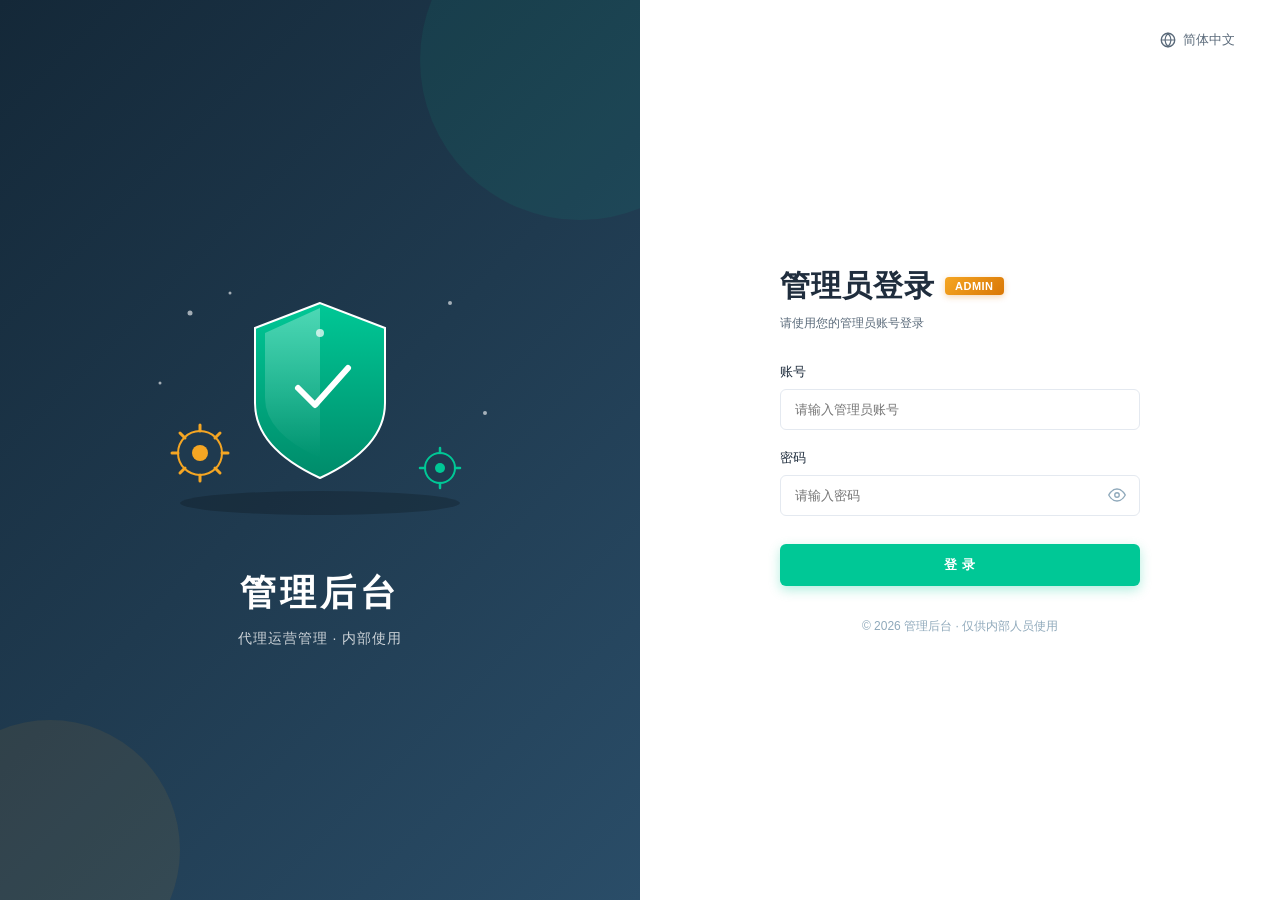
==== commit bf909c5a: "Add files via upload" ====
--- a/invited-users.html
+++ b/invited-users.html
@@ -4,604 +4,674 @@
   <meta charset="UTF-8">
   <meta name="viewport" content="width=device-width, initial-scale=1.0">
   <meta http-equiv="Cache-Control" content="no-cache, no-store, must-revalidate">
-  <meta http-equiv="Pragma" content="no-cache">
-  <meta http-equiv="Expires" content="0">
-  <title>我的邀请</title>
-  <link rel="stylesheet" href="assets/css/common.css?v=7">
+  <title>代理邀请用户</title>
+  <link rel="stylesheet" href="assets/css/common.css?v=2">
 </head>
-<body data-title="我的邀请">
+<body data-title-key="page.invited-users.title">
   <div id="app"></div>
-  <script src="assets/js/common.js?v=7"></script>
+  <script src="assets/js/i18n.js?v=10"></script>
+  <script src="assets/js/common.js?v=2"></script>
   <script>
-    /* =================================================================
-       我的邀请 · 按需求文档实现
-       Tab 结构：
-         L1（一级代理）：3 个 Tab
-           ① 我的邀请用户         （L1 / L2 都有）
-           ② 我的有效邀请用户     （仅 L1）
-           ③ 我的下级代理邀请用户 （仅 L1）
-         L2（二级代理）：仅 ① 一个 Tab（不渲染 Tab 条）
-       ================================================================= */
-
-    /* ============== 角色读取 ============== */
-    function getRole() {
-      try { return localStorage.getItem('zb_agent_role') || 'L1'; }
-      catch (e) { return 'L1'; }
-    }
-
-    /* ============== Toast / 工具 ============== */
+    (function () { try { if (localStorage.getItem('zb_admin_logged_in') !== '1') window.location.replace('login.html'); } catch (e) {} })();
+
+    /* ============================================================
+     * 代理邀请用户（全局）
+     * - 平台所有由代理邀请进来的用户
+     * - 双行筛选 + 展开/收起；表格横向滚动 + 拖拽
+     * - 视图为只读，暂无操作列
+     * ============================================================ */
+
+    /* ============== Toast ============== */
     function toast(msg, type) {
-      const t = document.createElement('div');
-      t.className = `toast toast-${type || 'success'}`;
-      t.innerHTML = `<span class="toast-ico">${type === 'danger' ? '✕' : '✓'}</span>${msg}`;
-      document.body.appendChild(t);
-      requestAnimationFrame(() => t.classList.add('show'));
-      setTimeout(() => { t.classList.remove('show'); setTimeout(() => t.remove(), 250); }, 2000);
-    }
+      const el = document.createElement('div');
+      el.className = `toast toast-${type || 'success'}`;
+      el.innerHTML = `<span class="toast-ico">${type === 'danger' ? '✕' : '✓'}</span>${msg}`;
+      document.body.appendChild(el);
+      requestAnimationFrame(() => el.classList.add('show'));
+      setTimeout(() => { el.classList.remove('show'); setTimeout(() => el.remove(), 250); }, 2000);
+    }
+
+    /* ============== 字典（只保留 ZB 业务类型） ============== */
+    // 注：原本支持 KOL / IB / ZB 三种类型，现按需求精简至仅 ZB
+    //     如需恢复 KOL/IB，把对应 key 加回 TIERS_BY_TYPE 并把 TYPES 数组补齐即可
+    const TYPES = ['ZB'];
+    const TIERS_BY_TYPE = {
+      ZB:  ['L1', 'L2', 'L3'],   // 新增 L3 支持
+    };
+    const TIERS_ALL = (() => {
+      const s = new Set();
+      Object.values(TIERS_BY_TYPE).forEach(arr => arr.forEach(x => s.add(x)));
+      return [...s];
+    })();
+    function tiersForType(type) { return type ? (TIERS_BY_TYPE[type] || []) : TIERS_ALL; }
+
+    const PROJECTS = [
+      { key: 'dana',      name: 'Dana' },
+      { key: 'tradewill', name: 'Tradewill' },
+      { key: 'zibt',      name: 'ZIBT' },
+    ];
+    const CHANNELS  = ['web', 'app', 'h5', 'pc'];
+    const COUNTRIES = ['CN','HK','TW','US','IN','VN','TH','MY','ID','BR','PH','SG','JP','NG'];
+    // 国家区号（用于筛选下拉，按用户需求只展示区号）
+    const DIAL_CODES = {
+      CN: '+86', HK: '+852', TW: '+886', US: '+1',   IN: '+91',
+      VN: '+84', TH: '+66',  MY: '+60',  ID: '+62',  BR: '+55',
+      PH: '+63', SG: '+65',  JP: '+81',  NG: '+234',
+    };
+
+    /* ============== 格式化 / 标签 ============== */
     function fmtUSDT(v) {
       return Number(v).toLocaleString('en-US', { minimumFractionDigits: 2, maximumFractionDigits: 2 }) + ' USDT';
     }
-
-    /* ============== Mock 数据 ============== */
-    // ① 我的邀请用户：直接邀请的用户+代理（L1/L2 都看得到）
-    // cumulativeDeposit:     累计充值金额（用于"是否有效"判定：≥ 20 USDT）
-    // cumulativeOpenVolume:  累计开仓交易额（用户从注册到现在的总开仓量）
-    // monthOpenVolume:       当月开仓交易额（用于"是否有效"判定：> 5,000 USDT）
-    // isValid:               是否有效（累计充值 ≥ 20 USDT 且 当月开仓交易额 > 5,000 USDT）
-    const MY_USERS = [
-      { uid: 'U2026001', email: '202605280@qq.com',   registerTime: '2026-05-31 15:34:10', cumulativeDeposit: 50000, cumulativeOpenVolume: 80200, monthOpenVolume: 55555, cumulativeCloseVolume: 78500, monthCloseVolume: 54200, isValid: true  },
-      { uid: 'U2026002', email: '202605285@qq.com',   registerTime: '2026-05-31 15:34:10', cumulativeDeposit: 10,    cumulativeOpenVolume: 0,     monthOpenVolume: 0,     cumulativeCloseVolume: 0,     monthCloseVolume: 0,     isValid: false },
-      { uid: 'U2026003', email: '20260526@qq.com',    registerTime: '2026-05-31 15:34:10', cumulativeDeposit: 0,     cumulativeOpenVolume: 55555, monthOpenVolume: 55555, cumulativeCloseVolume: 30000, monthCloseVolume: 30000, isValid: false },
-      { uid: 'U2026004', email: 'helen@gmail.com', registerTime: '2026-05-20 11:23:00', cumulativeDeposit: 1200,  cumulativeOpenVolume: 18500, monthOpenVolume: 12000, cumulativeCloseVolume: 17800, monthCloseVolume: 11500, isValid: true  },
-      { uid: 'U2026005', email: 'lucas@163.com',   registerTime: '2026-05-18 08:55:00', cumulativeDeposit: 350,   cumulativeOpenVolume: 9300,  monthOpenVolume: 7800,  cumulativeCloseVolume: 8800,  monthCloseVolume: 7300,  isValid: true  },
+    function projectName(key) { const p = PROJECTS.find(x => x.key === key); return p ? p.name : key; }
+    function typeTag(type) {
+      const map = { KOL: 'tt-kol', IB: 'tt-ib', ZB: 'tt-zb' };
+      return `<span class="type-tag ${map[type]||''}">${type}</span>`;
+    }
+    function tierTag(tier) {
+      const map = {
+        L1: 'tier-l1', L2: 'tier-l2', L3: 'tier-l3', L4: 'tier-l4', L5: 'tier-l5',
+        test: 'tier-test',
+        senior_promoter: 'tier-kol-1', user_agent: 'tier-kol-2', business_agent: 'tier-kol-3',
+      };
+      return `<span class="tier-tag ${map[tier]||''}">${t('myAgent.tier.' + tier.toLowerCase())}</span>`;
+    }
+    function channelTag(c) { return `<span class="ch-tag ch-${c}">${t('agents.channel.' + c)}</span>`; }
+
+    /* 操作列按钮：根据邀请人的代理层级决定目标 tier
+     *   邀请人 L1 → 按钮"设置为二级代理" (target=L2)
+     *   邀请人 L2 → 按钮"设置为三级代理" (target=L3)
+     *   邀请人 L3 → 不显示按钮（最底层不可再下沉） */
+    function promoteButton(u) {
+      // 用户没有邀请人 → 也没有"上级代理"，无法设置为下级
+      if (u.inviter === '-') return '<span class="muted">-</span>';
+      const inviterTier = u.agentTier;
+      let targetTier;
+      if (inviterTier === 'L1') targetTier = 'L2';
+      else if (inviterTier === 'L2') targetTier = 'L3';
+      else return '<span class="muted">-</span>'; // L3 邀请的用户不可再升级
+      const tierName = t('invitedUser.tierName.' + targetTier.toLowerCase());
+      return `<button class="t-act" data-act="promote" data-target="${targetTier}">${t('invitedUser.btn.promote', { tier: tierName })}</button>`;
+    }
+    // 表格列只显示区号（如 +62、+91），保留 cc 在 title 里以便 hover 查看完整国家
+    function countryTag(cc){
+      const dial = DIAL_CODES[cc] || cc;
+      return `<span class="ctr-tag" title="${cc} · ${t('agents.country.' + cc)}">${dial}</span>`;
+    }
+
+    /* ============== Mock 数据（≤ 10 条，覆盖 L1 / L2 / L3 三种邀请人） ============== */
+    // localStorage key 升版 v4 → v5：同步精简后的数据
+    // agentTier 含义：邀请人的代理层级
+    //   L1 → 该用户可被设置为"二级代理"
+    //   L2 → 该用户可被设置为"三级代理"
+    //   L3 → 该用户为最底层链路，不可再设置为下级代理
+    const USERS_KEY = 'zb_admin_invited_users_v5';
+    const DEFAULT_USERS = [
+      { userId:'U200001', email:'tony@gmail.com',   regTime:'2026-05-19 14:23', country:'IN', channel:'app', inviter:'alice@gmail.com',   agentType:'ZB', agentTier:'L1', project:'zibt', hasTrade:1, deposit:520.00,  tradeVolume:18500.50, commission:35.50 },
+      { userId:'U200002', email:'lucy@outlook.com', regTime:'2026-05-18 09:12', country:'ID', channel:'web', inviter:'bob@outlook.com',   agentType:'ZB', agentTier:'L1', project:'zibt', hasTrade:1, deposit:300.00,  tradeVolume:12000.00, commission:12.80 },
+      { userId:'U200003', email:'kevin@163.com',    regTime:'2026-05-15 22:48', country:'IN', channel:'h5',  inviter:'frank@gmail.com',   agentType:'ZB', agentTier:'L1', project:'zibt', hasTrade:0, deposit:50.00,   tradeVolume:0,        commission:0     },
+      { userId:'U200004', email:'mike@qq.com',      regTime:'2026-05-12 11:30', country:'CN', channel:'pc',  inviter:'amy@163.com',       agentType:'ZB', agentTier:'L2', project:'zibt', hasTrade:1, deposit:1500.00, tradeVolume:88200.00, commission:120.40},
+      { userId:'U200005', email:'nina@hotmail.com', regTime:'2026-05-10 16:05', country:'TH', channel:'app', inviter:'mary@hotmail.com',  agentType:'ZB', agentTier:'L2', project:'zibt', hasTrade:1, deposit:200.00,  tradeVolume:5800.00,  commission:4.20  },
+      { userId:'U200006', email:'oscar@gmail.com',  regTime:'2026-05-08 20:31', country:'NG', channel:'app', inviter:'sara@gmail.com',    agentType:'ZB', agentTier:'L2', project:'zibt', hasTrade:0, deposit:0,       tradeVolume:0,        commission:0     },
+      { userId:'U200007', email:'paul@163.com',     regTime:'2026-05-06 08:14', country:'IN', channel:'web', inviter:'cathy@qq.com',      agentType:'ZB', agentTier:'L2', project:'zibt', hasTrade:1, deposit:680.00,  tradeVolume:32100.00, commission:48.30 },
+      { userId:'U200008', email:'queen@qq.com',     regTime:'2026-05-05 13:20', country:'BR', channel:'web', inviter:'lucas@gmail.com',   agentType:'ZB', agentTier:'L3', project:'zibt', hasTrade:1, deposit:400.00,  tradeVolume:14200.75, commission:18.20 },
+      { userId:'U200009', email:'ricky@gmail.com',  regTime:'2026-05-03 19:08', country:'VN', channel:'app', inviter:'eva@163.com',       agentType:'ZB', agentTier:'L3', project:'zibt', hasTrade:1, deposit:850.00,  tradeVolume:8420.30,  commission:9.80  },
+      { userId:'U200010', email:'sophie@163.com',   regTime:'2026-05-02 10:30', country:'PH', channel:'h5',  inviter:'derek@gmail.com',   agentType:'ZB', agentTier:'L3', project:'zibt', hasTrade:1, deposit:230.00,  tradeVolume:5240.50,  commission:6.50  },
     ];
 
-    // ② 我的有效邀请用户（L1）：当月有效 / 历史有效
-    const VALID_USERS = [
-      { uid: 'V2026001', email: '202605280@qq.com', registerTime: '2026-05-31 15:34:10', firstDepositTime: '2026-05-31 15:34:10', firstDepositAmt: 47777, monthOpenVolume: 55555, validType: '当月有效' },
-      { uid: 'V2026002', email: '20260526@qq.com',  registerTime: '2026-04-20 15:34:10', firstDepositTime: '2026-04-21 15:34:10', firstDepositAmt: 47,    monthOpenVolume: 55555, validType: '历史有效' },
-      { uid: 'V2026003', email: '202604121@qq.com', registerTime: '2026-04-05 12:30:00', firstDepositTime: '2026-04-06 14:00:00', firstDepositAmt: 80,    monthOpenVolume: 6000,  validType: '当月有效' },
-    ];
-
-    // ③ 我的下级代理邀请用户（L1）
-    const SUB_AGENT_USERS = [
-      { uid: 'U2026283', email: '202605283@qq.com',   agentEmail: '202605285@qq.com',  registerTime: '2026-05-31 15:34:10', cumulativeDeposit: 50000, cumulativeOpenVolume: 78000, monthOpenVolume: 55555, cumulativeCloseVolume: 76500, monthCloseVolume: 54000 },
-      { uid: 'U2026284', email: '202605284@qq.com',   agentEmail: '202605285@qq.com',  registerTime: '2026-05-31 15:34:10', cumulativeDeposit: 10,    cumulativeOpenVolume: 0,     monthOpenVolume: 0,     cumulativeCloseVolume: 0,     monthCloseVolume: 0     },
-      { uid: 'U2026522', email: '20260522@qq.com',    agentEmail: '202605285@qq.com',  registerTime: '2026-05-31 15:34:10', cumulativeDeposit: 0,     cumulativeOpenVolume: 55555, monthOpenVolume: 55555, cumulativeCloseVolume: 28000, monthCloseVolume: 28000 },
-      { uid: 'U2026104', email: 'helen@gmail.com', agentEmail: 'sub@gmail.com',  registerTime: '2026-05-17 09:12:00', cumulativeDeposit: 600,   cumulativeOpenVolume: 14200, monthOpenVolume: 8500,  cumulativeCloseVolume: 13500, monthCloseVolume: 8100  },
-    ];
-
-    /* ============== 渲染工具 ============== */
-    // 金额单元格：0/空 时显示 "—"
-    function moneyCell(v) {
-      if (v == null || v === '' || Number(v) === 0) return '<span class="muted">—</span>';
-      return fmtUSDT(v);
-    }
-    // 时间单元格：空时显示 "—"
-    function timeCell(v) {
-      if (!v) return '<span class="muted">—</span>';
-      return `<span class="muted">${v}</span>`;
-    }
-    // 有效类型 tag（当月有效 / 历史有效）
-    function validTypeTag(type) {
-      const cls = type === '当月有效' ? 'vt-month' : 'vt-history';
-      return `<span class="vt-tag ${cls}">${type}</span>`;
-    }
-    // 是否有效 tag（是 / 否）
-    function isValidTag(valid) {
-      return valid
-        ? '<span class="vt-tag vt-yes">是</span>'
-        : '<span class="vt-tag vt-no">否</span>';
-    }
-
-    /* ============== Tab ①：我的邀请用户 ============== */
-    function renderMyUsersTab() {
+    function loadUsers() {
+      try {
+        const d = JSON.parse(localStorage.getItem(USERS_KEY));
+        if (Array.isArray(d) && d.length) return d;
+      } catch (e) {}
+      return DEFAULT_USERS.map(x => ({ ...x }));
+    }
+    function saveUsers(arr) {
+      try { localStorage.setItem(USERS_KEY, JSON.stringify(arr)); } catch (e) {}
+    }
+    let USERS = loadUsers();
+    let editingId = null;
+
+    /* ============== 可用代理来源 ============== */
+    /* 优先读 agents.html 的数据；没有则用 mock 中的所有邀请人去重作为兜底 */
+    function loadAvailableAgents() {
+      try {
+        const d = JSON.parse(localStorage.getItem('zb_admin_agents_v6'));
+        if (Array.isArray(d) && d.length) {
+          return d.map(a => ({
+            email:   a.email,
+            type:    a.type,
+            tier:    a.tier,
+            project: a.project,
+          }));
+        }
+      } catch (e) {}
+      const seen = new Map();
+      USERS.forEach(u => {
+        if (u.inviter !== '-' && !seen.has(u.inviter)) {
+          seen.set(u.inviter, { email: u.inviter, type: u.agentType, tier: u.agentTier, project: u.project });
+        }
+      });
+      return [...seen.values()];
+    }
+
+    /* ============== 渲染：表格 ============== */
+    function renderTable() {
+      if (!USERS.length) {
+        return `<div class="empty-state"><div class="empty-icon">👥</div>${t('invitedUser.empty')}</div>`;
+      }
+      const rows = USERS.map(u => `
+        <tr data-id="${u.userId}">
+          <td class="num">${u.userId}</td>
+          <td class="nowrap">${u.email}</td>
+          <td class="num small nowrap">${u.regTime}</td>
+          <td>${countryTag(u.country)}</td>
+          <td class="nowrap">${u.inviter === '-' ? '<span class="muted">-</span>' : u.inviter}</td>
+          <td class="text-center">${tierTag(u.agentTier)}</td>
+          <td class="num text-right">${fmtUSDT(u.deposit)}</td>
+          <td class="num text-right">${fmtUSDT(u.tradeVolume)}</td>
+          <td class="op-cell">${promoteButton(u)}</td>
+        </tr>
+      `).join('');
       return `
-        <div class="filter-row">
-          <input type="text" class="form-input filter-input" id="f1_uid" placeholder="用户ID" />
-          <input type="text" class="form-input filter-input" id="f1_email" placeholder="用户邮箱" />
-          <select class="form-select filter-input" id="f1_valid">
-            <option value="">是否为有效用户</option>
-            <option value="1">是</option>
-            <option value="0">否</option>
-          </select>
-          <div class="filter-actions">
-            <button class="btn-reset" data-tab="my" data-act="reset">重置</button>
-            <button class="btn-query" data-tab="my" data-act="search">搜索</button>
-          </div>
-        </div>
-
         <div class="table-wrap">
           <table class="data-table biz-table">
             <colgroup>
-              <col style="width:10%">
-              <col style="width:16%">
-              <col style="width:13%">
-              <col style="width:11%">
-              <col style="width:11%">
-              <col style="width:11%">
-              <col style="width:11%">
-              <col style="width:10%">
-              <col style="width:7%">
+              <col style="width:100px"><col style="width:240px"><col style="width:170px"><col style="width:130px">
+              <col style="width:240px"><col style="width:120px">
+              <col style="width:140px"><col style="width:160px"><col style="width:120px">
             </colgroup>
-            <thead>
-              <tr>
-                <th>用户UID</th>
-                <th>用户邮箱</th>
-                <th>注册时间</th>
-                <th class="text-right">累计充值金额</th>
-                <th class="text-right">累计开仓交易额</th>
-                <th class="text-right">当月开仓交易额</th>
-                <th class="text-right">累计平仓交易额</th>
-                <th class="text-right">当月平仓交易额</th>
-                <th class="text-center">是否为有效用户</th>
-              </tr>
-            </thead>
-            <tbody>
-              ${MY_USERS.length ? MY_USERS.map((u) => `
-                <tr>
-                  <td><span class="uid-text">${u.uid}</span></td>
-                  <td><span class="link-text">${u.email}</span></td>
-                  <td>${timeCell(u.registerTime)}</td>
-                  <td class="text-right num">${moneyCell(u.cumulativeDeposit)}</td>
-                  <td class="text-right num">${moneyCell(u.cumulativeOpenVolume)}</td>
-                  <td class="text-right num strong">${moneyCell(u.monthOpenVolume)}</td>
-                  <td class="text-right num">${moneyCell(u.cumulativeCloseVolume)}</td>
-                  <td class="text-right num strong">${moneyCell(u.monthCloseVolume)}</td>
-                  <td class="text-center">${isValidTag(u.isValid)}</td>
-                </tr>
-              `).join('') : emptyRow(9)}
-            </tbody>
+            <thead><tr>
+              <th>${t('invitedUser.col.userId')}</th>
+              <th>${t('invitedUser.col.userEmail')}</th>
+              <th>${t('invitedUser.col.regTime')}</th>
+              <th>${t('invitedUser.col.country')}</th>
+              <th>${t('invitedUser.col.inviter')}</th>
+              <th class="text-center">${t('invitedUser.col.agentTier')}</th>
+              <th class="text-right">${t('invitedUser.col.deposit')}</th>
+              <th class="text-right">${t('invitedUser.col.tradeVolume')}</th>
+              <th class="text-center">${t('invitedUser.col.actions')}</th>
+            </tr></thead>
+            <tbody>${rows}</tbody>
           </table>
         </div>
-
-        ${pagination(MY_USERS.length)}
       `;
     }
 
-    /* ============== Tab ②：我的有效邀请用户（L1） ============== */
-    function renderValidUsersTab() {
-      // 顶部 KPI：当月有效人数 / 历史有效人数
-      const monthCnt   = VALID_USERS.filter(u => u.validType === '当月有效').length;
-      const historyCnt = VALID_USERS.filter(u => u.validType === '历史有效').length;
-
-      return `
-        <div class="kpi-bar">
-          <div class="kpi-bar-item">
-            <span class="kpi-bar-label">当月有效人数</span>
-            <span class="kpi-bar-num">${monthCnt}</span>
-            <span class="kpi-bar-unit">人</span>
-          </div>
-          <div class="kpi-bar-sep"></div>
-          <div class="kpi-bar-item">
-            <span class="kpi-bar-label">历史有效人数</span>
-            <span class="kpi-bar-num">${historyCnt}</span>
-            <span class="kpi-bar-unit">人</span>
-          </div>
-        </div>
-
-        <div class="filter-row">
-          <input type="text" class="form-input filter-input" id="f2_uid" placeholder="用户ID" />
-          <select class="form-select filter-input" id="f2_type">
-            <option value="">全部有效类型</option>
-            <option value="当月有效">当月有效</option>
-            <option value="历史有效">历史有效</option>
-          </select>
-          <div class="filter-actions">
-            <button class="btn-reset" data-tab="valid" data-act="reset">重置</button>
-            <button class="btn-query" data-tab="valid" data-act="search">搜索</button>
-          </div>
-        </div>
-
-        <div class="table-wrap">
-          <table class="data-table biz-table">
-            <colgroup>
-              <col style="width:13%">
-              <col style="width:19%">
-              <col style="width:14%">
-              <col style="width:14%">
-              <col style="width:14%">
-              <col style="width:14%">
-              <col style="width:12%">
-            </colgroup>
-            <thead>
-              <tr>
-                <th>用户UID</th>
-                <th>用户邮箱</th>
-                <th>注册时间</th>
-                <th>首次充值时间</th>
-                <th class="text-right">首次充值金额</th>
-                <th class="text-right">当月开仓交易额</th>
-                <th class="text-center">有效类型</th>
-              </tr>
-            </thead>
-            <tbody>
-              ${VALID_USERS.length ? VALID_USERS.map((u) => `
-                <tr>
-                  <td><span class="uid-text">${u.uid}</span></td>
-                  <td><span class="link-text">${u.email}</span></td>
-                  <td>${timeCell(u.registerTime)}</td>
-                  <td>${timeCell(u.firstDepositTime)}</td>
-                  <td class="text-right num">${moneyCell(u.firstDepositAmt)}</td>
-                  <td class="text-right num strong">${moneyCell(u.monthOpenVolume)}</td>
-                  <td class="text-center">${validTypeTag(u.validType)}</td>
-                </tr>
-              `).join('') : emptyRow(7)}
-            </tbody>
-          </table>
-        </div>
-
-        ${pagination(VALID_USERS.length)}
-      `;
-    }
-
-    /* ============== Tab ③：我的下级代理邀请用户（L1） ============== */
-    function renderSubAgentUsersTab() {
-      return `
-        <div class="filter-row">
-          <input type="text" class="form-input filter-input" id="f3_email" placeholder="用户邮箱" />
-          <input type="text" class="form-input filter-input" id="f3_agent" placeholder="代理邮箱" />
-          <div class="filter-actions">
-            <button class="btn-reset" data-tab="sub" data-act="reset">重置</button>
-            <button class="btn-query" data-tab="sub" data-act="search">搜索</button>
-          </div>
-        </div>
-
-        <div class="table-wrap">
-          <table class="data-table biz-table">
-            <colgroup>
-              <col style="width:10%">
-              <col style="width:14%">
-              <col style="width:13%">
-              <col style="width:11%">
-              <col style="width:10%">
-              <col style="width:11%">
-              <col style="width:11%">
-              <col style="width:10%">
-              <col style="width:10%">
-            </colgroup>
-            <thead>
-              <tr>
-                <th>用户UID</th>
-                <th>用户邮箱</th>
-                <th>他的代理邮箱</th>
-                <th>注册时间</th>
-                <th class="text-right">累计充值金额</th>
-                <th class="text-right">累计开仓交易额</th>
-                <th class="text-right">当月开仓交易额</th>
-                <th class="text-right">累计平仓交易额</th>
-                <th class="text-right">当月平仓交易额</th>
-              </tr>
-            </thead>
-            <tbody>
-              ${SUB_AGENT_USERS.length ? SUB_AGENT_USERS.map((u) => `
-                <tr>
-                  <td><span class="uid-text">${u.uid}</span></td>
-                  <td><span class="link-text">${u.email}</span></td>
-                  <td><span class="agent-tag">${u.agentEmail}</span></td>
-                  <td>${timeCell(u.registerTime)}</td>
-                  <td class="text-right num">${moneyCell(u.cumulativeDeposit)}</td>
-                  <td class="text-right num">${moneyCell(u.cumulativeOpenVolume)}</td>
-                  <td class="text-right num strong">${moneyCell(u.monthOpenVolume)}</td>
-                  <td class="text-right num">${moneyCell(u.cumulativeCloseVolume)}</td>
-                  <td class="text-right num strong">${moneyCell(u.monthCloseVolume)}</td>
-                </tr>
-              `).join('') : emptyRow(9)}
-            </tbody>
-          </table>
-        </div>
-
-        ${pagination(SUB_AGENT_USERS.length)}
-      `;
-    }
-
-    /* ============== 公用：空态行 + 分页 ============== */
-    function emptyRow(cols) {
-      return `
-        <tr class="empty-row">
-          <td colspan="${cols}">
-            <div class="empty-cell">
-              <svg viewBox="0 0 64 64" width="48" height="48" class="empty-svg">
-                <rect x="8" y="14" width="48" height="38" rx="4" fill="#f1f5f9" stroke="#cbd5e1" stroke-width="1.5"/>
-                <line x1="8" y1="24" x2="56" y2="24" stroke="#cbd5e1" stroke-width="1.5"/>
-                <circle cx="14" cy="19" r="1.4" fill="#cbd5e1"/>
-                <circle cx="18" cy="19" r="1.4" fill="#cbd5e1"/>
-                <circle cx="22" cy="19" r="1.4" fill="#cbd5e1"/>
-                <line x1="16" y1="36" x2="48" y2="36" stroke="#e2e8f0" stroke-width="2" stroke-linecap="round"/>
-                <line x1="16" y1="42" x2="40" y2="42" stroke="#e2e8f0" stroke-width="2" stroke-linecap="round"/>
-              </svg>
-              <span>暂无资料</span>
-            </div>
-          </td>
-        </tr>
-      `;
-    }
+    /* ============== 渲染：分页（mock） ============== */
     function pagination(total) {
       const totalPages = Math.max(1, Math.ceil(total / 20));
       return `
         <div class="pagination">
           <span class="page-info">共 <b>${total}</b> 条 / <b>${totalPages}</b> 页</span>
-          <div class="page-size">
-            <select class="form-select page-size-sel">
-              <option>10 条/页</option>
-              <option selected>20 条/页</option>
-              <option>50 条/页</option>
-              <option>100 条/页</option>
-            </select>
-          </div>
           <div class="page-btns">
-            <button class="page-btn" data-page="first" title="首页">«</button>
-            <button class="page-btn" data-page="prev"  title="上一页">‹</button>
+            <button class="page-btn">«</button>
+            <button class="page-btn">‹</button>
             <button class="page-btn active">1</button>
-            <button class="page-btn" data-page="next"  title="下一页">›</button>
-            <button class="page-btn" data-page="last"  title="末页">»</button>
+            ${totalPages > 1 ? `<button class="page-btn">2</button>` : ''}
+            <button class="page-btn">›</button>
+            <button class="page-btn">»</button>
           </div>
         </div>
       `;
     }
 
     /* ============== 主框架 ============== */
-    const PAGE_CONTENT = (function () {
-      // L1 + L2 都有下级代理，需要看「我的下级代理邀请用户」Tab
-      // L3 是最底层，只能看自己直邀的用户
-      // 注：renderValidUsersTab / VALID_USERS / switchTab('valid') 等代码均保留，恢复时只需加回下方按钮
-      const role = getRole();
-      const showFullTabs = role === 'L1' || role === 'L2';
-      const tabBar = showFullTabs ? `
-        <div class="inv-tabs">
-          <button class="inv-tab active" data-tab="my">我的邀请用户</button>
-          <button class="inv-tab" data-tab="sub">我的下级代理邀请用户</button>
+    const PAGE_CONTENT = `
+      <div class="page-header">
+        <h1 class="page-title">${t('page.invited-users.title')}</h1>
+      </div>
+
+      <div class="card sec-card">
+        <!-- ===== 单行筛选（已精简：删除 注册渠道 / 项目 / 是否有交易 / 代理级别） ===== -->
+        <div class="filter-block" id="filterBlock">
+          <div class="filter-row filter-row-1">
+            <input  class="form-input filter-input" id="fUserId"  placeholder="${t('invitedUser.filter.userId')}" />
+            <input  class="form-input filter-input" id="fEmail"   placeholder="${t('invitedUser.filter.userEmail')}" />
+            <input  class="form-input filter-input" id="fInviter" placeholder="${t('invitedUser.filter.inviter')}" />
+            <select class="form-select filter-input" id="fCountry">
+              <option value="">${t('invitedUser.filter.country')}</option>
+              ${COUNTRIES.map(c => `<option value="${c}">${DIAL_CODES[c]}</option>`).join('')}
+            </select>
+            <div class="date-range">
+              <span class="date-range-label">${t('invitedUser.filter.regTime')}</span>
+              <div class="date-input-wrap">
+                <span class="date-ico">📅</span>
+                <input class="dt-input" type="date" id="fDateFrom" title="${t('invitedUser.filter.regTime')}" />
+              </div>
+              <span class="dt-sep">~</span>
+              <div class="date-input-wrap">
+                <input class="dt-input" type="date" id="fDateTo" title="${t('invitedUser.filter.regTime')}" />
+              </div>
+            </div>
+          </div>
+
+          <!-- 底部：重置 / 搜索（折叠按钮已删除：单行筛选不需要展开/收起） -->
+          <div class="filter-bottom">
+            <div class="filter-actions">
+              <button class="btn-reset" data-act="reset">${t('common.reset')}</button>
+              <button class="btn-query" data-act="search">${t('common.search')}</button>
+            </div>
+          </div>
         </div>
-      ` : '';
-
-      return `
-        <div class="page-header">
-          <h1 class="page-title">我的邀请</h1>
+
+        <div id="tableArea"></div>
+        ${pagination(USERS.length)}
+      </div>
+
+      <!-- ===== 设置下级代理 确认弹窗（标题/按钮/提示按目标 tier 动态生成） ===== -->
+      <div class="modal" id="promoteModal">
+        <div class="modal-mask" data-act="close-promote"></div>
+        <div class="modal-body confirm-modal">
+          <div class="modal-head">
+            <h3 id="pModalTitle"></h3>
+            <button class="modal-close" data-act="close-promote">✕</button>
+          </div>
+          <div class="modal-content">
+            <div class="confirm-body">
+              <svg class="confirm-ico" viewBox="0 0 24 24" width="22" height="22" fill="none">
+                <circle cx="12" cy="12" r="10" stroke="currentColor" stroke-width="1.8"/>
+                <line x1="12" y1="8" x2="12" y2="13" stroke="currentColor" stroke-width="1.8" stroke-linecap="round"/>
+                <circle cx="12" cy="16" r="1.2" fill="currentColor"/>
+              </svg>
+              <div class="confirm-text">
+                <div class="confirm-title" id="pConfirmTitle"></div>
+                <div class="confirm-target">
+                  <span class="confirm-target-label">${t('invitedUser.col.userEmail')}：</span>
+                  <span class="confirm-target-value" id="pTarget"></span>
+                </div>
+                <!-- 提示：升级成功后默认按 100% 返利给上级，提醒及时通知上级设置分成比例 -->
+                <div class="promote-notice">${t('invitedUser.promote.shareNotice')}</div>
+              </div>
+            </div>
+          </div>
+          <div class="modal-foot">
+            <button class="btn-outline" data-act="close-promote">${t('common.cancel')}</button>
+            <button class="btn-primary" id="btnConfirmPromote">${t('common.confirm')}</button>
+          </div>
         </div>
-
-        <div class="card sec-card">
-          ${tabBar}
-          <div class="inv-pane" id="invPane"></div>
-        </div>
-      `;
-    })();
-
-    /* ============== 状态 + 切换 ============== */
-    let currentTab = 'my';
-
-    function switchTab(tab) {
-      currentTab = tab;
-      document.querySelectorAll('.inv-tab').forEach((b) => {
-        b.classList.toggle('active', b.dataset.tab === tab);
-      });
-      const el = document.getElementById('invPane');
-      let html = '';
-      if (tab === 'valid') html = renderValidUsersTab();
-      else if (tab === 'sub') html = renderSubAgentUsersTab();
-      else html = renderMyUsersTab();
-      el.innerHTML = html;
-      bindPaneActions();
-    }
-
-    function bindPaneActions() {
-      // 搜索 / 重置
-      document.querySelectorAll('.btn-query, .btn-reset').forEach((b) => {
+      </div>
+    `;
+
+    function openModal(id)  { document.getElementById(id).classList.add('show'); }
+    function closeModal(id) { document.getElementById(id).classList.remove('show'); }
+
+    /* ============== 行内操作绑定 ============== */
+    let editingTargetTier = null;  // 'L2' | 'L3'，当前要设置成的目标 tier
+
+    function bindRowActions() {
+      document.querySelectorAll('.biz-table tbody tr').forEach((tr) => {
+        const id = tr.dataset.id;
+        tr.querySelectorAll('[data-act]').forEach((b) => {
+          b.addEventListener('click', () => {
+            const u = USERS.find(x => x.userId === id);
+            if (!u || b.dataset.act !== 'promote') return;
+
+            /* 没有上级代理 → 无法设置为下级代理 */
+            if (u.inviter === '-') {
+              return toast(t('invitedUser.promote.val.noInviter'), 'danger');
+            }
+            /* L3 邀请的用户已是最底层链路，不可再下沉 */
+            if (u.agentTier === 'L3') {
+              return toast(t('invitedUser.promote.val.l3NoPromote'), 'danger');
+            }
+
+            /* 读取按钮上的目标 tier，动态填充弹窗 */
+            editingId = id;
+            editingTargetTier = b.dataset.target;  // 'L2' | 'L3'
+            const tierName = t('invitedUser.tierName.' + editingTargetTier.toLowerCase());
+            document.getElementById('pModalTitle').textContent = t('invitedUser.modal.promote', { tier: tierName });
+            document.getElementById('pConfirmTitle').textContent = t('invitedUser.promote.confirmTitle', { tier: tierName });
+            document.getElementById('pTarget').textContent = u.email;
+            openModal('promoteModal');
+          });
+        });
+      });
+    }
+
+    function refresh() {
+      document.getElementById('tableArea').innerHTML = renderTable();
+      bindRowActions();
+      setupDragScroll();
+    }
+
+    /* ============== 表格鼠标拖拽横向滚动（与 agents.html 一致） ============== */
+    const _drag = { wrap: null, down: false, moved: false, sx: 0, sl: 0 };
+    document.addEventListener('mouseup', () => {
+      if (_drag.down) {
+        _drag.down = false;
+        _drag.wrap && _drag.wrap.classList.remove('dragging');
+      }
+    });
+    function setupDragScroll() {
+      const wrap = document.querySelector('.table-wrap');
+      if (!wrap) return;
+      _drag.wrap = wrap;
+
+      wrap.addEventListener('mousedown', (e) => {
+        if (e.target.closest('button, a, input, select, textarea')) return;
+        _drag.down  = true;
+        _drag.moved = false;
+        _drag.sx    = e.pageX - wrap.offsetLeft;
+        _drag.sl    = wrap.scrollLeft;
+        wrap.classList.add('dragging');
+      });
+      wrap.addEventListener('mousemove', (e) => {
+        if (!_drag.down) return;
+        e.preventDefault();
+        const x = e.pageX - wrap.offsetLeft;
+        const walk = x - _drag.sx;
+        if (Math.abs(walk) > 3) _drag.moved = true;
+        wrap.scrollLeft = _drag.sl - walk;
+      });
+      wrap.addEventListener('click', (e) => {
+        if (_drag.moved) {
+          e.stopPropagation(); e.preventDefault();
+          _drag.moved = false;
+        }
+      }, true);
+    }
+
+    // 注：原 "类型 → 层级" 联动 + "展开/收起" 折叠状态相关代码已删除
+    //     —— 筛选条已精简至单行（无需折叠）
+
+    /* ============== 入口 ============== */
+    window.onPageReady = function () {
+      refresh();
+
+      document.querySelectorAll('.filter-actions [data-act]').forEach((b) => {
         b.addEventListener('click', () => {
           const act = b.dataset.act;
           if (act === 'reset') {
-            // 重置当前 Tab 内的所有 input/select
-            document.querySelectorAll('#invPane input, #invPane select').forEach((el) => {
-              el.value = '';
+            ['fUserId','fEmail','fInviter','fCountry','fDateFrom','fDateTo'].forEach(id => {
+              const el = document.getElementById(id);
+              if (el) el.value = '';
             });
-            toast('已重置筛选条件', 'success');
-          } else {
-            toast('已搜索', 'success');
+            toast(t('toast.reset'), 'success');
+          } else if (act === 'search') {
+            toast(t('toast.searched'), 'success');
           }
         });
       });
-      // 翻页占位
+
+      /* 弹窗关闭 */
+      document.querySelectorAll('[data-act="close-promote"]').forEach((el) => {
+        el.addEventListener('click', () => closeModal('promoteModal'));
+      });
+
+      /* 确认设置为下级代理（mock：把用户的 agentTier 改为目标 tier）
+       * - 邀请人 L1 → 用户变 L2
+       * - 邀请人 L2 → 用户变 L3
+       */
+      document.getElementById('btnConfirmPromote').addEventListener('click', () => {
+        const u = USERS.find(x => x.userId === editingId);
+        if (!u || !editingTargetTier) return;
+        u.agentTier = editingTargetTier;
+        saveUsers(USERS); refresh();
+        closeModal('promoteModal');
+        const tierName = t('invitedUser.tierName.' + editingTargetTier.toLowerCase());
+        toast(t('invitedUser.promote.toast.done', { n: u.email, tier: tierName }), 'success');
+      });
+
       document.querySelectorAll('.page-btn').forEach((b) => {
         b.addEventListener('click', () => {
           if (b.classList.contains('active')) return;
-          toast('翻页（占位）', 'success');
+          toast(t('toast.pagePlaceholder'), 'success');
         });
       });
-    }
-
-    window.onPageReady = function () {
-      // L1 才有 Tab 切换
-      document.querySelectorAll('.inv-tab').forEach((b) => {
-        b.addEventListener('click', () => switchTab(b.dataset.tab));
-      });
-      // 默认进入第一个 Tab
-      switchTab('my');
     };
 
     initLayout(PAGE_CONTENT);
   </script>
 
   <style>
-    /* —— Tab —— */
-    .sec-card { padding: 0; }
-    .inv-tabs {
-      display: flex; gap: 4px;
-      padding: 0 18px;
-      border-bottom: 1px solid var(--color-border);
-    }
-    .inv-tab {
-      padding: 13px 16px;
-      font-size: var(--fs-body);
+    /* ============== 通用 tag（与 agents 一致） ============== */
+    .type-tag {
+      display: inline-block; padding: 2px 8px; border-radius: 4px;
+      font-size: var(--fs-body-sm); font-weight: var(--fw-bold);
+      font-family: ui-monospace, monospace;
+    }
+    .tt-kol { background: #ffe4e6; color: #be123c; }
+    .tt-ib  { background: #ede9fe; color: #6d28d9; }
+    .tt-zb  { background: #dcfce7; color: #15803d; }
+
+    .tier-tag {
+      display: inline-block; padding: 2px 9px; border-radius: 10px;
+      font-size: var(--fs-body-sm); font-weight: var(--fw-bold); color: #fff;
+    }
+    .tier-l1   { background: #5bc0de; }
+    .tier-l2   { background: linear-gradient(135deg, #34d399 0%, #10b981 100%); }
+    .tier-l3   { background: linear-gradient(135deg, #a78bfa 0%, #8b5cf6 100%); }
+    .tier-l4   { background: linear-gradient(135deg, #fb923c 0%, #f97316 100%); }
+    .tier-l5   { background: linear-gradient(135deg, #f472b6 0%, #ec4899 100%); }
+    .tier-test { background: linear-gradient(135deg, #fbbf24 0%, #f59e0b 100%); }
+    .tier-kol-1 { background: linear-gradient(135deg, #f87171 0%, #dc2626 100%); }
+    .tier-kol-2 { background: linear-gradient(135deg, #60a5fa 0%, #2563eb 100%); }
+    .tier-kol-3 { background: linear-gradient(135deg, #14b8a6 0%, #0d9488 100%); }
+
+    .proj-tag {
+      display: inline-block; padding: 2px 8px; border-radius: 3px;
+      font-size: var(--fs-body-sm); background: #f0f9ff; color: #0369a1;
+      font-weight: var(--fw-medium);
+    }
+    .ch-tag, .ctr-tag {
+      display: inline-block; padding: 2px 7px; border-radius: 3px;
+      font-size: var(--fs-body-sm); font-weight: var(--fw-medium);
+      white-space: nowrap;
+    }
+    .ch-tag { font-family: ui-monospace, monospace; font-weight: var(--fw-bold); }
+    .ch-web { background: #e0f2fe; color: #0369a1; }
+    .ch-app { background: #dcfce7; color: #166534; }
+    .ch-h5  { background: #fce7f3; color: #be185d; }
+    .ch-pc  { background: #ede9fe; color: #5b21b6; }
+    .ctr-tag {
+      background: #f8fafc; color: #334155;
+      border: 1px solid #e2e8f0;
+      font-family: ui-monospace, monospace;
+      font-size: 11.5px;
+    }
+
+    /* 是否有交易 */
+    .trade-yes { color: var(--color-primary); font-weight: var(--fw-semibold); }
+    .trade-no  { color: var(--color-text-muted); }
+
+    .num    { font-family: ui-monospace, monospace; }
+    .small  { font-size: var(--fs-body-sm); }
+    .strong { color: var(--color-primary); font-weight: var(--fw-semibold); }
+    .muted  { color: var(--color-text-muted); }
+    /* 单行不截断：内容完整展示；若超出列宽，依赖外层 .table-wrap 横向滚动 */
+    .nowrap { white-space: nowrap; }
+
+    /* ============== 双行筛选 + 展开/收起 ============== */
+    .filter-block { position: relative; margin-bottom: 14px; }
+    .filter-block .filter-row { margin-bottom: 10px; }
+    .filter-block .filter-row + .filter-row { margin-top: 0; }
+    .filter-block.collapsed .filter-row-2 { display: none; }
+
+    .date-range {
+      display: flex; align-items: center; gap: 4px;
+      min-width: 280px;
+    }
+    .date-range .date-input-wrap { padding: 4px 10px; }
+    .date-range .dt-input { width: 105px; }
+    /* 日期范围前的标签："注册时间" */
+    .date-range-label {
+      font-size: var(--fs-body-sm);
       color: var(--color-text-secondary);
-      background: transparent; border: none;
-      border-bottom: 2px solid transparent;
-      cursor: pointer;
-      transition: all 0.15s;
-      margin-bottom: -1px;
-      font-family: inherit;
-    }
-    .inv-tab:hover { color: var(--color-primary); }
-    .inv-tab.active {
-      color: var(--color-primary); font-weight: var(--fw-semibold);
-      border-bottom-color: var(--color-primary);
-    }
-    .inv-pane { padding: 16px 20px 18px; }
-
-    /* —— KPI 横向条（Tab ② 顶部）—— */
-    .kpi-bar {
-      display: flex; align-items: center;
-      padding: 12px 18px;
-      background: linear-gradient(90deg, rgba(0,200,150,0.06) 0%, rgba(0,200,150,0) 100%);
-      border-left: 3px solid var(--color-primary);
+      margin-right: 6px;
+      white-space: nowrap;
+    }
+
+    .filter-bottom {
+      display: flex; align-items: center; justify-content: space-between;
+      padding-top: 6px;
+      border-top: 1px dashed var(--color-border);
+      margin-top: 4px;
+    }
+    .btn-toggle {
+      display: inline-flex; align-items: center; gap: 4px;
+      padding: 6px 10px;
+      background: transparent; border: none; cursor: pointer;
+      color: var(--color-text-muted);
+      font-size: var(--fs-body-sm); font-family: inherit;
+      border-radius: 4px; transition: all .15s;
+    }
+    .btn-toggle:hover { color: var(--color-primary); background: #f0f9ff; }
+    .filter-bottom .filter-actions { margin-left: 0; }
+
+    /* ============== 表格横向滚动（带拖拽） ============== */
+    .table-wrap {
+      overflow-x: auto;
+      cursor: grab;
+      -webkit-overflow-scrolling: touch;
+    }
+    .table-wrap.dragging {
+      cursor: grabbing;
+      user-select: none;
+    }
+    .table-wrap.dragging * { cursor: grabbing !important; }
+    .table-wrap button, .table-wrap a, .table-wrap input, .table-wrap select { cursor: pointer; }
+
+    .table-wrap::-webkit-scrollbar { height: 10px; }
+    .table-wrap::-webkit-scrollbar-track { background: #f1f5f9; border-radius: 0 0 8px 8px; }
+    .table-wrap::-webkit-scrollbar-thumb {
+      background: #cbd5e1; border-radius: 5px;
+      border: 2px solid #f1f5f9;
+    }
+    .table-wrap::-webkit-scrollbar-thumb:hover { background: #94a3b8; }
+    .table-wrap { scrollbar-color: #cbd5e1 #f1f5f9; scrollbar-width: thin; }
+
+    /* ============== 操作列 ============== */
+    .op-cell {
+      text-align: center;
+      white-space: nowrap;
+      font-size: var(--fs-body-sm);
+    }
+    .op-cell .t-act { padding: 2px 6px; }
+
+    /* ============== 弹窗（与 agents 一致） ============== */
+    .modal { position: fixed; inset: 0; z-index: 999; display: none; }
+    .modal.show { display: flex; align-items: center; justify-content: center; }
+    .modal-mask {
+      position: absolute; inset: 0;
+      background: rgba(0,0,0,0.4); backdrop-filter: blur(2px);
+    }
+    .modal-body {
+      position: relative; z-index: 1;
+      background: #fff; border-radius: 12px;
+      box-shadow: 0 12px 32px rgba(0,0,0,0.2);
+      animation: modalIn 0.2s; overflow: hidden;
+      max-height: 90vh; display: flex; flex-direction: column;
+    }
+    .small-modal { width: 560px; max-width: 92vw; }
+    @keyframes modalIn {
+      from { opacity: 0; transform: translateY(-10px) scale(0.97); }
+      to   { opacity: 1; transform: translateY(0) scale(1); }
+    }
+    .modal-head {
+      display: flex; justify-content: space-between; align-items: center;
+      padding: 14px 20px; border-bottom: 1px solid #f0f3f7; flex-shrink: 0;
+    }
+    .modal-head h3 { font-size: var(--fs-h2); font-weight: var(--fw-bold); color: var(--color-text); }
+    .modal-close {
+      width: 26px; height: 26px;
+      border: none; background: transparent;
+      cursor: pointer; border-radius: 4px;
+      color: var(--color-text-muted); font-size: 16px;
+    }
+    .modal-close:hover { background: #f0f3f7; color: var(--color-text); }
+    .modal-content { padding: 18px 20px; overflow-y: auto; flex: 1; }
+
+    /* —— 设置二级代理 确认弹窗（简洁版） —— */
+    .confirm-modal { width: 460px; max-width: 92vw; }
+    .confirm-body {
+      display: flex; gap: 14px; align-items: flex-start;
+      padding: 4px 0;
+    }
+    .confirm-ico {
+      flex-shrink: 0;
+      color: var(--color-warning, #f5a623);
+      margin-top: 2px;
+    }
+    .confirm-text { flex: 1; min-width: 0; }
+    .confirm-title {
+      font-size: var(--fs-h3);
+      font-weight: var(--fw-semibold);
+      color: var(--color-text);
+      margin-bottom: 10px;
+      line-height: 1.45;
+    }
+    .confirm-target {
+      display: flex; align-items: center; gap: 4px;
+      padding: 8px 12px;
+      background: #fafbfc;
+      border-radius: 6px;
+      font-size: var(--fs-body-sm);
+    }
+    .confirm-target-label { color: var(--color-text-secondary); }
+    .confirm-target-value {
+      font-family: ui-monospace, monospace;
+      font-weight: var(--fw-semibold);
+      color: var(--color-text);
+    }
+    /* 升级提示：橙色 callout，提醒上级代理及时设置分成 */
+    .promote-notice {
+      margin-top: 10px;
+      padding: 10px 12px;
+      background: #fff7ed;
+      border-left: 3px solid #f97316;
       border-radius: 4px;
-      margin-bottom: 12px;
-      gap: 28px;
-    }
-    .kpi-bar-item { display: flex; align-items: baseline; gap: 6px; }
-    .kpi-bar-label {
       font-size: var(--fs-meta);
-      color: var(--color-text-secondary);
-    }
-    .kpi-bar-num {
-      font-family: ui-monospace, monospace;
-      font-size: var(--fs-h2);
-      font-weight: var(--fw-bold);
-      color: var(--color-primary);
-    }
-    .kpi-bar-unit {
-      font-size: var(--fs-meta);
-      color: var(--color-text-secondary);
-    }
-    .kpi-bar-sep {
-      width: 1px; height: 22px;
-      background: var(--color-border);
-    }
-
-    /* —— 筛选条 —— */
-    .filter-row {
-      display: flex; align-items: center; gap: 10px;
-      margin-bottom: 14px;
-      flex-wrap: wrap;
-    }
-    .filter-input { min-width: 180px; max-width: 220px; }
-    .filter-actions { margin-left: auto; display: flex; gap: 8px; }
-
-    .btn-query, .btn-reset {
-      padding: 7px 18px; font-size: var(--fs-body); border-radius: 6px;
-      cursor: pointer; border: none;
-      transition: all 0.15s; font-family: inherit;
-    }
-    .btn-query { color: #fff; background: var(--color-primary); }
-    .btn-query:hover { background: var(--color-primary-hover); }
-    .btn-reset {
-      color: var(--color-text); background: #fff;
-      border: 1px solid var(--color-border);
-    }
-    .btn-reset:hover { border-color: var(--color-primary); color: var(--color-primary); }
-
-    /* —— 业务表 —— */
-    .biz-table { table-layout: fixed; width: 100%; }
-    .biz-table th, .biz-table td {
-      vertical-align: middle;
-      white-space: nowrap;
-      overflow: hidden;
-      text-overflow: ellipsis;
-      padding: 11px 16px;
-    }
-    .muted { color: var(--color-text-muted); }
-    .num {
-      font-family: ui-monospace, 'SF Mono', Consolas, monospace;
-      color: var(--color-text);
-    }
-    .num.strong { color: var(--color-primary); font-weight: var(--fw-semibold); }
-    .link-text {
+      color: #9a3412;
+      line-height: 1.6;
+    }
+    .promote-notice b {
+      color: #c2410c;
+      font-weight: var(--fw-semibold);
+    }
+    .modal-foot {
+      padding: 12px 20px;
+      display: flex; justify-content: flex-end; gap: 8px;
+      border-top: 1px solid #f0f3f7;
+      background: #fafbfc; flex-shrink: 0;
+    }
+    .modal-foot .btn-outline, .modal-foot .btn-primary {
+      padding: 7px 18px; font-size: var(--fs-body);
+      border-radius: 6px; cursor: pointer; transition: all 0.15s;
+      font-family: inherit; font-weight: var(--fw-medium);
+      border: 1px solid transparent;
+    }
+    .modal-foot .btn-outline { color: var(--color-text); background: #fff; border-color: var(--color-border); }
+    .modal-foot .btn-outline:hover { color: var(--color-primary); border-color: var(--color-primary); }
+    .modal-foot .btn-primary { color: #fff; background: var(--color-primary); }
+    .modal-foot .btn-primary:hover { background: var(--color-primary-hover); }
+
+    /* 表单 */
+    .form-line { display: flex; flex-direction: column; gap: 5px; margin-bottom: 14px; }
+    .form-line label {
+      font-size: var(--fs-body-sm);
       color: var(--color-text);
       font-weight: var(--fw-medium);
     }
-    .uid-text {
-      font-family: var(--font-mono, Menlo, Consolas, monospace);
-      font-size: 12.5px;
-      color: var(--color-text-secondary);
-      letter-spacing: 0.2px;
-    }
-    .agent-tag {
-      display: inline-block;
-      padding: 2px 8px;
-      background: rgba(58,161,255,0.08);
-      color: #3aa1ff;
-      border-radius: 3px;
-      font-size: var(--fs-body-sm);
-      font-family: ui-monospace, monospace;
-    }
-
-    /* —— 有效类型 tag + 是否有效 tag（共用 .vt-tag 基类） —— */
-    .vt-tag {
-      display: inline-block;
-      padding: 2px 9px;
-      border-radius: 10px;
-      font-size: var(--fs-body-sm);
-      font-weight: var(--fw-semibold);
-    }
-    /* 有效类型：当月有效 / 历史有效（Tab ② 用） */
-    .vt-month   { background: #e0f2fe; color: #0284c7; }
-    .vt-history { background: #fef3c7; color: #b45309; }
-    /* 是否有效：是 / 否（Tab ① 用） */
-    .vt-yes     { background: rgba(0,200,150,0.12); color: var(--color-primary); }
-    .vt-no      { background: #e5e7eb; color: #4b5563; }
-
-    /* —— 空态 —— */
-    .empty-row td { padding: 0; border-bottom: none; }
-    .empty-cell {
-      display: flex; flex-direction: column;
-      align-items: center; justify-content: center;
-      gap: 10px;
-      padding: 56px 20px;
-      color: var(--color-text-muted);
-      font-size: var(--fs-meta);
-    }
-    .empty-svg { opacity: 0.7; }
-
-    /* —— 分页 —— */
-    .pagination {
-      display: flex; align-items: center; justify-content: flex-end;
-      gap: 14px;
-      margin-top: 14px;
-    }
-    .page-info {
-      font-size: var(--fs-meta);
-      color: var(--color-text-secondary);
-    }
-    .page-info b { color: var(--color-text); }
-    .page-size-sel {
-      padding: 5px 24px 5px 10px;
-      font-size: var(--fs-body-sm);
-      border-radius: 4px;
+    .required { color: var(--color-danger); margin-left: 2px; }
+    .form-line input, .form-line select, .form-line textarea {
+      padding: 9px 12px;
+      font-size: var(--fs-body);
       border: 1px solid var(--color-border);
+      border-radius: 6px;
+      transition: border-color 0.15s;
+      font-family: inherit;
       background: #fff;
-      cursor: pointer;
-      font-family: inherit;
-    }
-    .page-btns { display: flex; gap: 4px; }
-    .page-btn {
-      min-width: 28px; height: 28px;
-      padding: 0 8px;
-      border: 1px solid var(--color-border);
-      background: #fff;
-      color: var(--color-text);
-      cursor: pointer;
-      border-radius: 4px;
-      font-size: var(--fs-body-sm);
-      transition: all 0.15s;
-      font-family: inherit;
-    }
-    .page-btn:hover {
-      border-color: var(--color-primary);
-      color: var(--color-primary);
-    }
-    .page-btn.active {
-      background: var(--color-primary);
-      border-color: var(--color-primary);
-      color: #fff;
-      cursor: default;
+      resize: vertical;
+    }
+    .form-line input:disabled, .form-line input[readonly] {
+      background: #fafbfc; color: var(--color-text-secondary); cursor: not-allowed;
+    }
+    .form-line input:focus, .form-line select:focus, .form-line textarea:focus {
+      outline: none; border-color: var(--color-primary);
+    }
+    .form-grid-2 {
+      display: grid; grid-template-columns: 1fr 1fr; gap: 14px 16px;
     }
   </style>
 </body>
